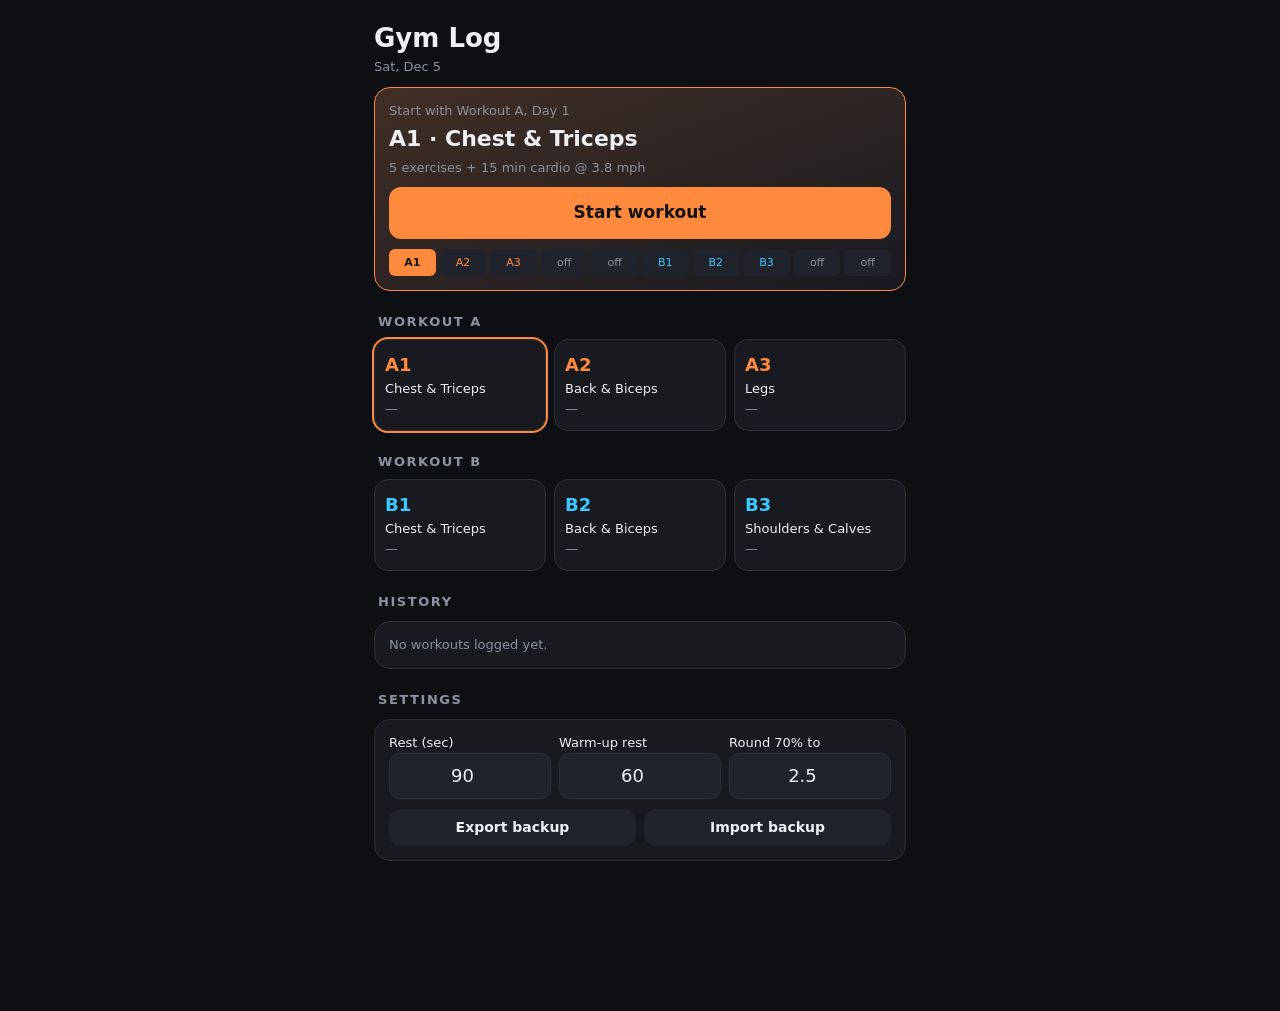
==== index.html @ bb04d876 "Gym Log PWA" ====
<!doctype html>
<html lang="en">
<head>
<meta charset="utf-8">
<meta name="viewport" content="width=device-width,initial-scale=1,viewport-fit=cover">
<meta name="theme-color" content="#0e0f12">
<link rel="manifest" href="manifest.webmanifest">
<link rel="icon" href="icon-192.png">
<link rel="apple-touch-icon" href="icon-192.png">
<title>Gym Log</title>
<style>
:root{--bg:#0e0f12;--card:#181a20;--card2:#20232b;--line:#2c3039;--tx:#eef0f4;--mut:#8b92a1;--A:#ff8a3d;--B:#3dc8ff;--ok:#5be37d;--acc:var(--A)}
*{box-sizing:border-box;-webkit-tap-highlight-color:transparent}
html,body{margin:0;background:var(--bg);color:var(--tx);font:16px/1.4 system-ui,-apple-system,Segoe UI,Roboto,sans-serif}
#app{max-width:560px;margin:0 auto;padding:14px 14px 140px}
h1{font-size:26px;margin:6px 0 2px}h2{font-size:13px;letter-spacing:.12em;text-transform:uppercase;color:var(--mut);margin:22px 4px 8px}
.mut{color:var(--mut)}.small{font-size:13px}
.card{background:var(--card);border:1px solid var(--line);border-radius:16px;padding:14px;margin:10px 0}
.hero{border-color:var(--acc);background:linear-gradient(160deg,color-mix(in srgb,var(--acc) 18%,var(--card)),var(--card))}
.hero .big{font-size:22px;font-weight:700;margin:4px 0}
button{font:inherit;color:inherit;border:0;cursor:pointer}
.btn{background:var(--acc);color:#111;font-weight:700;border-radius:12px;padding:14px 16px;width:100%;font-size:17px;margin-top:10px}
.btn.ghost{background:var(--card2);color:var(--tx);font-weight:600}
.btn.sm{width:auto;padding:9px 14px;font-size:14px;margin:0}
.grid{display:grid;grid-template-columns:1fr 1fr 1fr;gap:8px}
.day{background:var(--card);border:1px solid var(--line);border-radius:14px;padding:12px 10px;text-align:left}
.day b{display:block;font-size:18px}.day.A b{color:var(--A)}.day.B b{color:var(--B)}
.day.next{outline:2px solid var(--acc)}
.strip{display:flex;gap:4px;margin-top:10px}.strip span{flex:1;text-align:center;font-size:11px;padding:6px 0;border-radius:6px;background:var(--card2);color:var(--mut)}
.strip .A{color:var(--A)}.strip .B{color:var(--B)}.strip .cur{background:var(--acc);color:#111;font-weight:700}
.top{position:sticky;top:0;z-index:5;background:var(--bg);display:flex;align-items:center;gap:10px;padding:8px 0 10px;border-bottom:1px solid var(--line)}
.top .t{flex:1}.top .t b{display:block;font-size:17px}.clock{font-variant-numeric:tabular-nums;color:var(--acc);font-weight:700}
.ex{padding:12px}.ex.complete{border-color:var(--ok)}.ex.complete .exn::after{content:" ✓";color:var(--ok)}
.exn{font-weight:700;font-size:17px}.last{font-size:13px;color:var(--mut);margin-top:2px}
.hint{font-size:13px;color:var(--ok);margin-top:4px}
.ww{display:flex;align-items:center;gap:8px;margin:10px 0 6px;font-size:14px;color:var(--mut)}
.ww input{width:80px}
.step{width:44px;height:44px;border-radius:10px;background:var(--card2);font-size:22px;font-weight:700}
.set{display:grid;grid-template-columns:70px 1fr 18px 1fr 52px;gap:6px;align-items:center;margin-top:6px}
.tag{font-size:12px;font-weight:700;text-align:center;padding:6px 0;border-radius:8px;background:var(--card2)}
.tag.warm{color:#c9cdd6}.tag.light{color:#ffd166}.tag.heavy{color:var(--acc)}.tag.fail{color:#ff6b8b}
input{font:inherit;font-size:18px;background:var(--card2);color:var(--tx);border:1px solid var(--line);border-radius:10px;height:46px;padding:0 10px;width:100%;text-align:center}
input:focus{outline:2px solid var(--acc);border-color:transparent}
.x{text-align:center;color:var(--mut)}
.chk{height:46px;border-radius:10px;background:var(--card2);font-size:22px;color:var(--mut)}
.set.done .chk{background:var(--ok);color:#06210f}.set.done input{border-color:color-mix(in srgb,var(--ok) 50%,var(--line))}
.cardio{display:flex;align-items:center;gap:10px}.cardio .c1{flex:1}
.cardio.done{border-color:var(--ok)}
#timer{position:fixed;left:0;right:0;bottom:0;z-index:20;background:#111318ee;backdrop-filter:blur(8px);border-top:1px solid var(--line);padding:10px 14px calc(10px + env(safe-area-inset-bottom))}
#timer .in{max-width:560px;margin:0 auto;display:flex;align-items:center;gap:8px}
#timer .tl{flex:1}#timer .tv{font-size:30px;font-weight:800;font-variant-numeric:tabular-nums}
#timer .bar{height:4px;background:var(--card2);border-radius:4px;overflow:hidden;max-width:560px;margin:8px auto 0}#timer .bar i{display:block;height:100%;background:var(--acc)}
#timer.ring{background:var(--acc)}#timer.ring *{color:#111}
.hist{padding:12px}.hist summary{list-style:none;display:flex;justify-content:space-between;cursor:pointer}
.hist table{width:100%;font-size:13px;margin-top:8px;border-collapse:collapse}.hist td{padding:3px 0;border-top:1px solid var(--line);vertical-align:top}
.row{display:flex;gap:8px;align-items:center}.row>*{flex:1}
select{font:inherit;background:var(--card2);color:var(--tx);border:1px solid var(--line);border-radius:10px;height:42px;padding:0 8px}
.pill{display:inline-block;font-size:12px;font-weight:700;padding:2px 8px;border-radius:20px;background:var(--card2)}
</style>
</head>
<body>
<div id="app"></div>
<div id="timer" hidden><div class="in"><div class="tl"><div class="small mut" id="tlab">Rest</div><div class="tv" id="tval">0:00</div></div>
<button class="btn ghost sm" data-t="-15">−15</button><button class="btn ghost sm" data-t="15">+15</button><button class="btn sm" data-t="x">Skip</button></div><div class="bar"><i id="tbar"></i></div></div>
<script>
// ---------- Program ----------
const W2=2,W1=1,W0=0,F='F';
const DAYS={
A1:{t:'Chest & Triceps',g:[['Chest',[['Butterfly',W2],['Incline dumbbell bench press',W0],['Flat dumbbell bench press',W0]]],['Triceps',[['EZ handle push-down',W0],['Triceps dips machine',W0]]]]},
A2:{t:'Back & Biceps',g:[['Back',[['Lat pull-down',W2],['Seated rows machine',W0],['Chest-supported barbell row',W0],['Back hyperextension (free weight)',F]]],['Biceps',[['Incline bench dumbbell curl',W0],['Dumbbell preacher curl',W0]]]]},
A3:{t:'Legs',g:[['Legs',[['Leg extension',W2],['Leg curl',W2],['Leg press',W0],['Hack squat',W0],['Standing calf raise',W0]]]]},
B1:{t:'Chest & Triceps',g:[['Chest',[['Butterfly',W2],['Incline barbell press',W0],['Flat barbell press',W0]]],['Triceps',[['Rope push-down',W0],['Overhead cable triceps extension',W0]]]]},
B2:{t:'Back & Biceps',g:[['Back',[['Neutral-grip lat pull-down (shoulder width)',W2],['One-arm dumbbell row',W0],['Chest-supported barbell row (close grip)',W0],['Back hyperextension (free weight)',F]]],['Biceps',[['Dumbbell hammer curl',W0],['Dumbbell concentration curl',W0]]]]},
B3:{t:'Shoulders & Calves',g:[['Shoulders',[['Lateral dumbbell raise',W2],['Shoulder press machine',W2],['Reverse butterfly (rear delts)',W1],['Dumbbell shrugs',W0]]],['Calves',[['Seated calf machine',W2]]]]}
};
const ORDER=['A1','A2','A3','B1','B2','B3'];
const CYCLE=['A1','A2','A3','R','R','B1','B2','B3','R','R'];
const key=n=>n.toLowerCase().replace(/[^a-z0-9]+/g,'-');
const setsFor=w=>w===F?['fail','fail','fail']:[...Array(w).fill('warm'),'light','heavy','heavy'];
const LBL={warm:'Warm-up',light:'70%',heavy:'100%',fail:'Failure'},TGT={warm:'15',light:'8–12',heavy:'8–12',fail:'max'};
const exList=id=>DAYS[id].g.flatMap(([grp,xs])=>xs.map(([n,w])=>({grp,n,k:key(n),sets:setsFor(w)})));

// ---------- Store ----------
const SK='gymlog.v1';
let S=(()=>{try{return JSON.parse(localStorage.getItem(SK))||{}}catch(e){return{}}})();
S.work??={};S.history??=[];S.active??=null;S.settings={rest:90,warm:60,round:2.5,...(S.settings||{})};
const save=()=>localStorage.setItem(SK,JSON.stringify(S));
const today=()=>{const d=new Date();return d.getFullYear()+'-'+String(d.getMonth()+1).padStart(2,'0')+'-'+String(d.getDate()).padStart(2,'0')};
const dBetween=(a,b)=>Math.round((new Date(b+'T12:00')-new Date(a+'T12:00'))/864e5);
const fmtD=s=>new Date(s+'T12:00').toLocaleDateString(undefined,{weekday:'short',day:'numeric',month:'short'});
const pct=w=>{const r=+S.settings.round||2.5;return w?Math.round(w*0.7/r)*r:''};
const num=v=>v===''||v==null||isNaN(+v)?'':+v;
const lastFor=k=>{for(let i=S.history.length-1;i>=0;i--){const e=S.history[i].ex[k];if(e&&e.sets.some(s=>s.done))return{e,date:S.history[i].date}}return null};
const $=s=>document.querySelector(s),app=$('#app');
const esc=s=>String(s).replace(/[&<>"]/g,c=>({'&':'&amp;','<':'&lt;','>':'&gt;','"':'&quot;'}[c]));

// ---------- What's next ----------
function nextUp(){
  const h=S.history;if(!h.length)return{id:'A1',msg:'Start with Workout A, Day 1'};
  const L=h[h.length-1],id=ORDER[(ORDER.indexOf(L.day)+1)%6],gap=dBetween(L.date,today());
  if(gap<=0)return{id,done:true,msg:`Done today (${L.day}). Next: ${id}`};
  if((L.day==='A3'||L.day==='B3')&&gap<3)return{id,rest:gap,msg:`Rest day ${gap} of 2 — next is ${id}`};
  return{id,msg:'Up next'};
}
function cyclePos(n){
  const L=S.history[S.history.length-1];if(!L)return 0;
  if(n.done)return CYCLE.indexOf(L.day);
  if(n.rest)return CYCLE.indexOf(L.day)+n.rest;
  return CYCLE.indexOf(n.id);
}

// ---------- Screens ----------
function home(){
  document.documentElement.style.setProperty('--acc','var(--'+(S.active?S.active.day[0]:nextUp().id[0])+')');
  const n=nextUp(),pos=cyclePos(n),D=DAYS[n.id];
  const lastDate=id=>{for(let i=S.history.length-1;i>=0;i--)if(S.history[i].day===id)return fmtD(S.history[i].date);return'—'};
  app.innerHTML=`
  <h1>Gym Log</h1><div class="mut small">${fmtD(today())}</div>
  ${S.active?`<div class="card hero"><div class="mut small">Workout in progress</div><div class="big">${S.active.day} · ${DAYS[S.active.day].t}</div>
    <button class="btn" data-a="resume">Resume workout</button><button class="btn ghost" data-a="discard">Discard it</button></div>`:
  `<div class="card hero"><div class="mut small">${esc(n.msg)}</div><div class="big">${n.id} · ${D.t}</div>
    <div class="small mut">${exList(n.id).length} exercises + 15 min cardio @ 3.8 mph</div>
    <button class="btn" data-a="start" data-id="${n.id}">${n.rest||n.done?'Train anyway':'Start workout'}</button>
    <div class="strip">${CYCLE.map((c,i)=>`<span class="${c[0]} ${i===pos?'cur':''}">${c==='R'?'off':c}</span>`).join('')}</div></div>`}
  <h2>Workout A</h2><div class="grid">${ORDER.slice(0,3).map(dayBtn).join('')}</div>
  <h2>Workout B</h2><div class="grid">${ORDER.slice(3).map(dayBtn).join('')}</div>
  <h2>History</h2>${S.history.length?S.history.slice().reverse().slice(0,20).map(histItem).join(''):'<div class="mut small card">No workouts logged yet.</div>'}
  <h2>Settings</h2><div class="card">
   <div class="row small"><label>Rest (sec)<br><input type="number" inputmode="numeric" data-s="rest" value="${S.settings.rest}"></label>
   <label>Warm-up rest<br><input type="number" inputmode="numeric" data-s="warm" value="${S.settings.warm}"></label>
   <label>Round 70% to<br><input type="number" inputmode="decimal" data-s="round" value="${S.settings.round}"></label></div>
   <div class="row" style="margin-top:10px"><button class="btn ghost sm" data-a="export">Export backup</button><button class="btn ghost sm" data-a="import">Import backup</button></div>
  </div>`;
  function dayBtn(id){return`<button class="day ${id[0]} ${!S.active&&id===n.id?'next':''}" data-a="start" data-id="${id}"><b>${id}</b><span class="small">${DAYS[id].t}</span><div class="small mut">${lastDate(id)}</div></button>`}
}
function histItem(h){
  const dur=h.end?Math.round((h.end-h.start)/6e4)+' min':'';
  const rows=exList(h.day).map(x=>{const e=h.ex[x.k];if(!e)return'';const s=e.sets.filter(s=>s.done).map(s=>`${s.w||'BW'}×${s.r||'?'}`).join(', ');return s?`<tr><td>${esc(x.n)}</td><td style="text-align:right">${s}</td></tr>`:''}).join('');
  return`<details class="card hist"><summary><span><b style="color:var(--${h.day[0]})">${h.day}</b> ${DAYS[h.day].t}</span><span class="mut small">${fmtD(h.date)} · ${dur}${h.cardio?' · 🏃':''}</span></summary><table>${rows}</table>
  <button class="btn ghost sm" style="margin-top:8px" data-a="del" data-id="${h.id}">Delete</button></details>`;
}
function start(id){
  if(S.active&&!confirm('Discard the workout in progress?'))return;
  const a={day:id,date:today(),start:Date.now(),cardio:false,ex:{}};
  for(const x of exList(id)){
    const W=num(S.work[x.k]),L=lastFor(x.k);
    a.ex[x.k]={work:W,sets:x.sets.map((t,i)=>({t,w:t==='heavy'?W:t==='light'?pct(W):(L&&L.e.sets[i]&&L.e.sets[i].t===t?L.e.sets[i].w:''),r:'',done:false}))};
  }
  S.active=a;save();workout();
}
function workout(){
  const a=S.active;document.documentElement.style.setProperty('--acc','var(--'+a.day[0]+')');
  let grp='';
  app.innerHTML=`<div class="top"><button class="btn ghost sm" data-a="home">‹</button><div class="t"><b>${a.day} · ${DAYS[a.day].t}</b><span class="small mut">Workout ${a.day[0]}</span></div><span class="clock" id="clock"></span></div>
  <div class="card cardio ${a.cardio?'done':''}" id="cardio"><div class="c1"><b>Cardio</b><div class="small mut">Treadmill · 15 min @ 3.8 mph</div></div>
   <button class="btn ghost sm" data-a="cardioT">15:00 ▶</button><button class="chk" style="width:52px" data-a="cardio">${a.cardio?'✓':'○'}</button></div>
  ${exList(a.day).map(x=>{const h=(x.grp!==grp?`<h2>${grp=x.grp}</h2>`:'');return h+exCard(x,a.ex[x.k])}).join('')}
  <button class="btn" data-a="finish">Finish workout</button>`;
  tickClock();
}
function exCard(x,e){
  const L=lastFor(x.k),fail=x.sets[0]==='fail';
  let last='First time — pick a weight you can do for 8–12 reps',hint='';
  if(L){last='Last ('+fmtD(L.date)+'): '+L.e.sets.filter(s=>s.done&&s.t!=='warm').map(s=>`${s.w||'BW'}×${s.r||'?'}`).join(', ');
    const hv=L.e.sets.filter(s=>s.t==='heavy'&&s.done);if(hv.length===2&&hv.every(s=>+s.r>=12))hint='↑ You hit 12+ on both 100% sets — add weight today';}
  const done=e.sets.every(s=>s.done);
  return`<div class="card ex ${done?'complete':''}" data-k="${x.k}"><div class="exn">${esc(x.n)}</div><div class="last">${esc(last)}</div>${hint?`<div class="hint">${hint}</div>`:''}
  ${fail?'<div class="small mut" style="margin-top:6px">3 sets to failure</div>':`<div class="ww">100% weight <button class="step" data-a="ws" data-d="-1">−</button><input type="number" inputmode="decimal" data-f="work" value="${e.work}" placeholder="kg"><button class="step" data-a="ws" data-d="1">+</button><span>70% = <b data-p>${pct(e.work)||'–'}</b></span></div>`}
  ${e.sets.map((s,i)=>`<div class="set ${s.done?'done':''}" data-i="${i}"><span class="tag ${s.t}">${LBL[s.t]}</span>
   <input type="number" inputmode="decimal" data-f="w" value="${s.w}" placeholder="${fail?'BW':'kg'}"><span class="x">×</span>
   <input type="number" inputmode="numeric" data-f="r" value="${s.r}" placeholder="${TGT[s.t]}"><button class="chk" data-a="set">${s.done?'✓':'○'}</button></div>`).join('')}</div>`;
}
function finish(){
  const a=S.active,n=Object.values(a.ex).flatMap(e=>e.sets).filter(s=>s.done).length;
  if(!n&&!confirm('No sets ticked. Finish anyway?'))return;
  if(!confirm('Finish and save this workout?'))return;
  a.end=Date.now();a.id=a.start;
  for(const[k,e]of Object.entries(a.ex)){const hv=e.sets.filter(s=>s.t==='heavy'&&s.done&&num(s.w)!=='');if(hv.length)S.work[k]=Math.max(...hv.map(s=>+s.w));else if(num(e.work)!=='')S.work[k]=+e.work}
  S.history.push(a);S.active=null;save();stopTimer();releaseWake();home();window.scrollTo(0,0);
}

// ---------- Events ----------
app.addEventListener('click',ev=>{
  const b=ev.target.closest('[data-a]');if(!b)return;unlockAudio();
  const A=b.dataset.a,card=b.closest('.ex'),a=S.active;
  if(A==='start'){start(b.dataset.id);window.scrollTo(0,0);wake()}
  else if(A==='resume'){workout();wake()}
  else if(A==='discard'){if(confirm('Discard workout in progress?')){S.active=null;save();home()}}
  else if(A==='home'){home();window.scrollTo(0,0)}
  else if(A==='finish')finish();
  else if(A==='cardio'){a.cardio=!a.cardio;save();b.textContent=a.cardio?'✓':'○';$('#cardio').classList.toggle('done',a.cardio)}
  else if(A==='cardioT')startTimer(15*60,'Cardio — 3.8 mph');
  else if(A==='del'){if(confirm('Delete this workout from history?')){S.history=S.history.filter(h=>String(h.id)!==b.dataset.id);save();home()}}
  else if(A==='export'){const u=URL.createObjectURL(new Blob([JSON.stringify(S,null,1)],{type:'application/json'}));const l=document.createElement('a');l.href=u;l.download='gymlog-'+today()+'.json';l.click()}
  else if(A==='import'){const f=document.createElement('input');f.type='file';f.accept='.json,application/json';f.onchange=()=>f.files[0].text().then(t=>{const d=JSON.parse(t);if(d.history&&confirm('Replace current data with this backup?')){S=d;save();home()}});f.click()}
  else if(A==='ws'){const e=a.ex[card.dataset.k],st=+S.settings.round||2.5;e.work=Math.max(0,(num(e.work)||0)+st*+b.dataset.d);applyWork(card,e);save()}
  else if(A==='set'){const row=b.closest('.set'),e=a.ex[card.dataset.k],s=e.sets[+row.dataset.i];
    s.done=!s.done;if(s.done&&s.r===''&&s.t!=='fail'){s.r=s.t==='warm'?15:'';row.querySelector('[data-f=r]').value=s.r}
    row.classList.toggle('done',s.done);b.textContent=s.done?'✓':'○';card.classList.toggle('complete',e.sets.every(s=>s.done));save();
    if(s.done){const allDone=e.sets.every(s=>s.done);startTimer(s.t==='warm'?+S.settings.warm:+S.settings.rest,allDone?'Rest — next exercise':'Rest');if(allDone){const nx=card.nextElementSibling?.classList.contains('ex')?card.nextElementSibling:card.nextElementSibling?.nextElementSibling;nx?.scrollIntoView({behavior:'smooth',block:'start'})}}}
});
app.addEventListener('input',ev=>{
  const t=ev.target;
  if(t.dataset.s){S.settings[t.dataset.s]=+t.value||S.settings[t.dataset.s];save();return}
  const card=t.closest('.ex');if(!card||!S.active)return;const e=S.active.ex[card.dataset.k];
  if(t.dataset.f==='work'){e.work=num(t.value);applyWork(card,e,true)}
  else{const s=e.sets[+t.closest('.set').dataset.i];s[t.dataset.f]=num(t.value)}
  save();
});
app.addEventListener('focusin',e=>{if(e.target.tagName==='INPUT')e.target.select()});
function applyWork(card,e,typing){
  if(!typing)card.querySelector('[data-f=work]').value=e.work;
  card.querySelector('[data-p]').textContent=pct(e.work)||'–';
  e.sets.forEach((s,i)=>{if(s.done)return;if(s.t==='heavy')s.w=e.work;else if(s.t==='light')s.w=pct(e.work);else return;card.querySelectorAll('.set')[i].querySelector('[data-f=w]').value=s.w});
}

// ---------- Timer / clock / wake ----------
let T={end:0,tot:0,iv:0},actx;
function unlockAudio(){try{actx??=new (window.AudioContext||window.webkitAudioContext)();actx.resume()}catch(e){}}
function beep(){try{[0,.25,.5].forEach(d=>{const o=actx.createOscillator(),g=actx.createGain();o.frequency.value=880;o.connect(g);g.connect(actx.destination);g.gain.setValueAtTime(.4,actx.currentTime+d);g.gain.exponentialRampToValueAtTime(.001,actx.currentTime+d+.2);o.start(actx.currentTime+d);o.stop(actx.currentTime+d+.22)})}catch(e){}}
function startTimer(sec,lab){T.end=Date.now()+sec*1e3;T.tot=sec;$('#tlab').textContent=lab;$('#timer').hidden=false;$('#timer').classList.remove('ring');clearInterval(T.iv);T.iv=setInterval(tick,250);tick()}
function stopTimer(){clearInterval(T.iv);$('#timer').hidden=true}
function tick(){
  const left=Math.max(0,Math.ceil((T.end-Date.now())/1e3));
  $('#tval').textContent=Math.floor(left/60)+':'+String(left%60).padStart(2,'0');$('#tbar').style.width=(100*left/T.tot)+'%';
  if(left<=0){clearInterval(T.iv);$('#tval').textContent='GO!';$('#timer').classList.add('ring');navigator.vibrate?.([300,150,300,150,300]);beep();setTimeout(()=>{if(Date.now()>=T.end)stopTimer()},6000)}
}
document.querySelector('#timer').addEventListener('click',e=>{const b=e.target.closest('[data-t]');if(!b)return;if(b.dataset.t==='x')return stopTimer();T.end+=b.dataset.t*1e3;T.tot=Math.max(T.tot,(T.end-Date.now())/1e3);tick()});
function tickClock(){const c=$('#clock');if(!c||!S.active)return;const m=Math.floor((Date.now()-S.active.start)/6e4);c.textContent=Math.floor(m/60)+':'+String(m%60).padStart(2,'0')}
setInterval(tickClock,15e3);
let lock=null;
async function wake(){try{lock=await navigator.wakeLock?.request('screen')}catch(e){}}
function releaseWake(){lock?.release();lock=null}
document.addEventListener('visibilitychange',()=>{if(document.visibilityState==='visible'){if(S.active)wake();if(T.end&&!$('#timer').hidden)tick()}});

if('serviceWorker' in navigator)navigator.serviceWorker.register('sw.js');
S.active?workout():home();
</script>
</body>
</html>
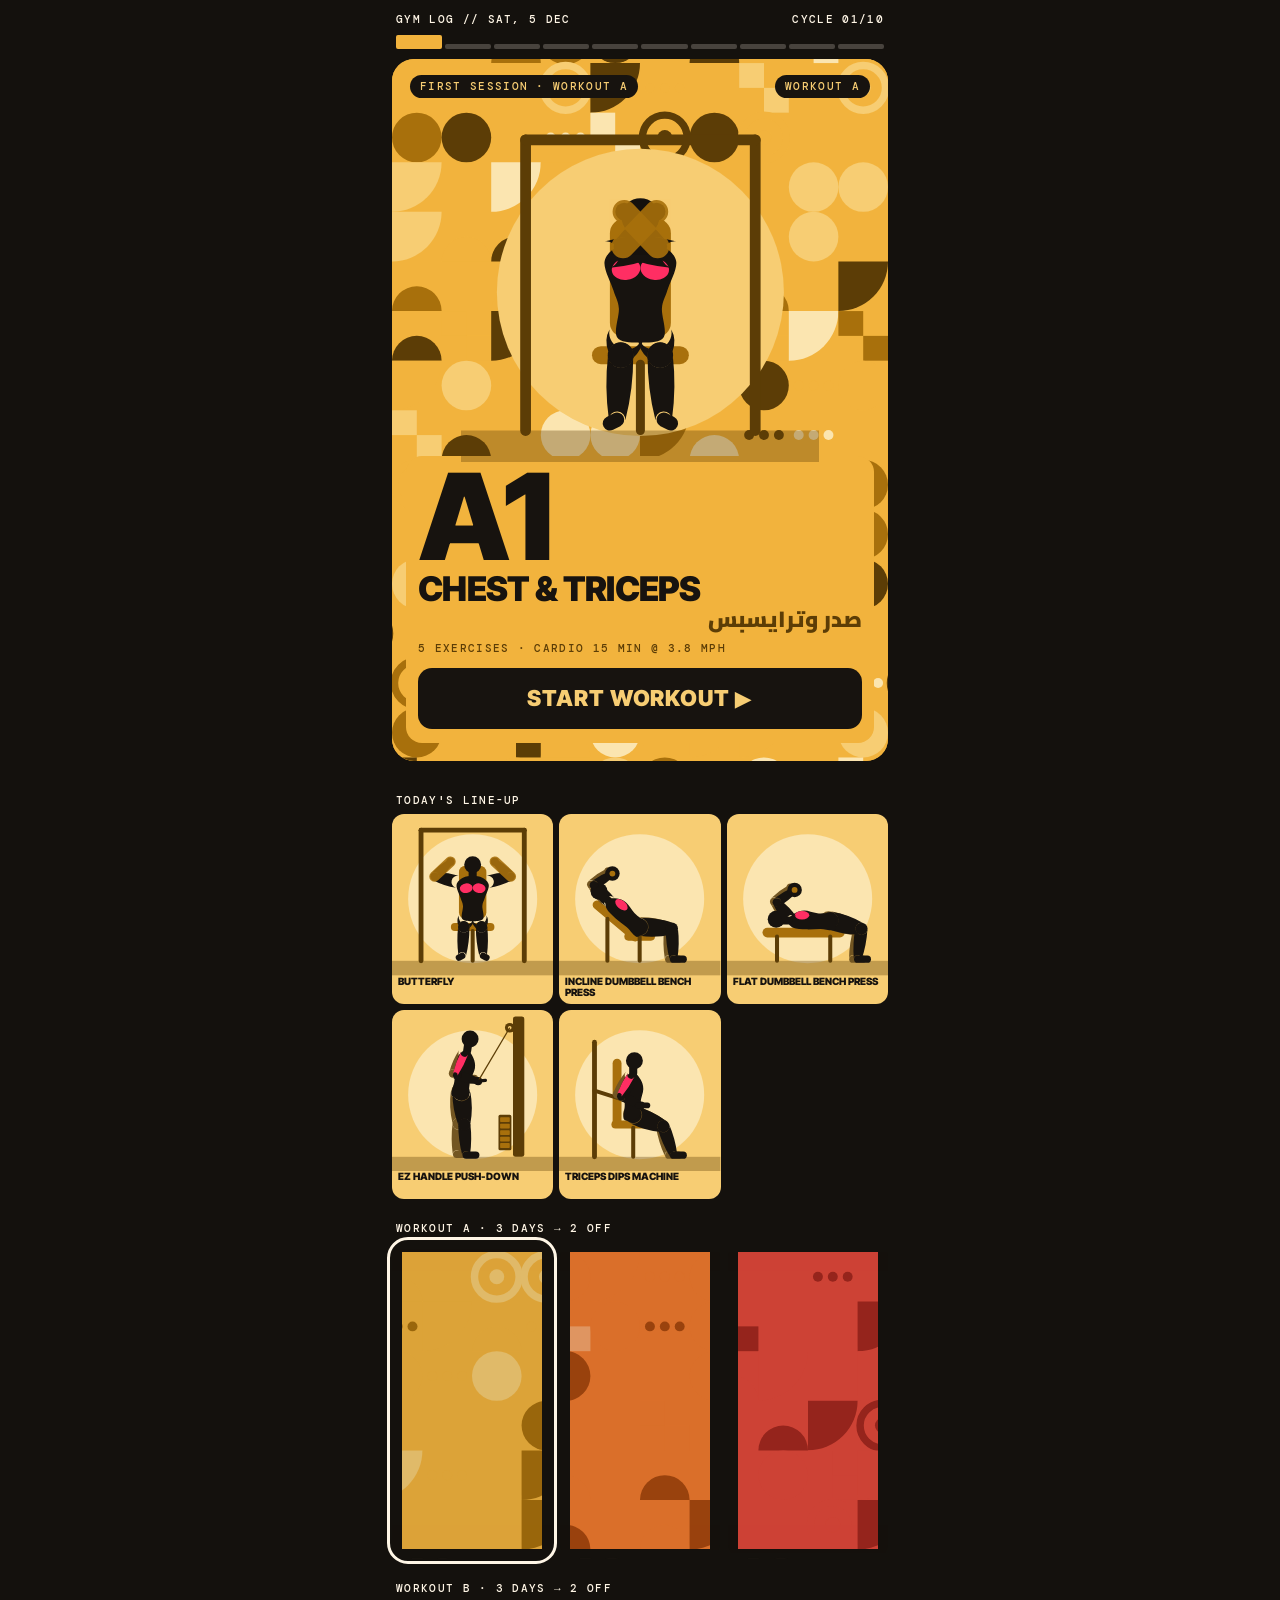
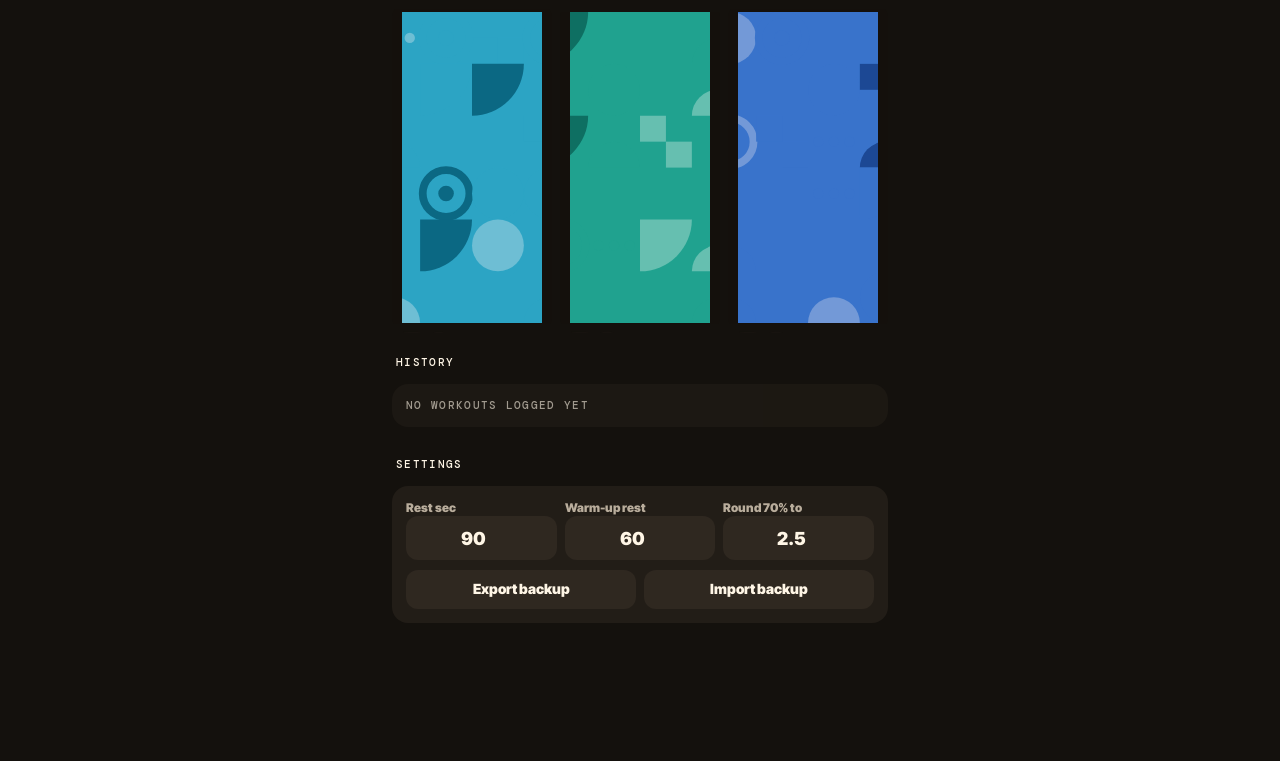
==== commit 94e4484d: "Pictogram Motion redesign: animated exercise figures, day hues, flash-card workout" ====
--- a/index.html
+++ b/index.html
@@ -3,82 +3,151 @@
 <head>
 <meta charset="utf-8">
 <meta name="viewport" content="width=device-width,initial-scale=1,viewport-fit=cover">
-<meta name="theme-color" content="#0e0f12">
+<meta name="theme-color" content="#14110d">
 <link rel="manifest" href="manifest.webmanifest">
 <link rel="icon" href="icon-192.png">
-<link rel="apple-touch-icon" href="icon-192.png">
+<link rel="stylesheet" href="fonts/fonts.css">
 <title>Gym Log</title>
 <style>
-:root{--bg:#0e0f12;--card:#181a20;--card2:#20232b;--line:#2c3039;--tx:#eef0f4;--mut:#8b92a1;--A:#ff8a3d;--B:#3dc8ff;--ok:#5be37d;--acc:var(--A)}
+:root{--ink:#17130f;--cream:#fff6e6;--bg:#14110d;--t0:#5c3d06;--t1:#a8700c;--t2:#f2b33d;--t3:#f7cd73;--t4:#fbe5b0;--hl:#ff2e63}
 *{box-sizing:border-box;-webkit-tap-highlight-color:transparent}
-html,body{margin:0;background:var(--bg);color:var(--tx);font:16px/1.4 system-ui,-apple-system,Segoe UI,Roboto,sans-serif}
-#app{max-width:560px;margin:0 auto;padding:14px 14px 140px}
-h1{font-size:26px;margin:6px 0 2px}h2{font-size:13px;letter-spacing:.12em;text-transform:uppercase;color:var(--mut);margin:22px 4px 8px}
-.mut{color:var(--mut)}.small{font-size:13px}
-.card{background:var(--card);border:1px solid var(--line);border-radius:16px;padding:14px;margin:10px 0}
-.hero{border-color:var(--acc);background:linear-gradient(160deg,color-mix(in srgb,var(--acc) 18%,var(--card)),var(--card))}
-.hero .big{font-size:22px;font-weight:700;margin:4px 0}
-button{font:inherit;color:inherit;border:0;cursor:pointer}
-.btn{background:var(--acc);color:#111;font-weight:700;border-radius:12px;padding:14px 16px;width:100%;font-size:17px;margin-top:10px}
-.btn.ghost{background:var(--card2);color:var(--tx);font-weight:600}
-.btn.sm{width:auto;padding:9px 14px;font-size:14px;margin:0}
-.grid{display:grid;grid-template-columns:1fr 1fr 1fr;gap:8px}
-.day{background:var(--card);border:1px solid var(--line);border-radius:14px;padding:12px 10px;text-align:left}
-.day b{display:block;font-size:18px}.day.A b{color:var(--A)}.day.B b{color:var(--B)}
-.day.next{outline:2px solid var(--acc)}
-.strip{display:flex;gap:4px;margin-top:10px}.strip span{flex:1;text-align:center;font-size:11px;padding:6px 0;border-radius:6px;background:var(--card2);color:var(--mut)}
-.strip .A{color:var(--A)}.strip .B{color:var(--B)}.strip .cur{background:var(--acc);color:#111;font-weight:700}
-.top{position:sticky;top:0;z-index:5;background:var(--bg);display:flex;align-items:center;gap:10px;padding:8px 0 10px;border-bottom:1px solid var(--line)}
-.top .t{flex:1}.top .t b{display:block;font-size:17px}.clock{font-variant-numeric:tabular-nums;color:var(--acc);font-weight:700}
-.ex{padding:12px}.ex.complete{border-color:var(--ok)}.ex.complete .exn::after{content:" ✓";color:var(--ok)}
-.exn{font-weight:700;font-size:17px}.last{font-size:13px;color:var(--mut);margin-top:2px}
-.hint{font-size:13px;color:var(--ok);margin-top:4px}
-.ww{display:flex;align-items:center;gap:8px;margin:10px 0 6px;font-size:14px;color:var(--mut)}
-.ww input{width:80px}
-.step{width:44px;height:44px;border-radius:10px;background:var(--card2);font-size:22px;font-weight:700}
-.set{display:grid;grid-template-columns:70px 1fr 18px 1fr 52px;gap:6px;align-items:center;margin-top:6px}
-.tag{font-size:12px;font-weight:700;text-align:center;padding:6px 0;border-radius:8px;background:var(--card2)}
-.tag.warm{color:#c9cdd6}.tag.light{color:#ffd166}.tag.heavy{color:var(--acc)}.tag.fail{color:#ff6b8b}
-input{font:inherit;font-size:18px;background:var(--card2);color:var(--tx);border:1px solid var(--line);border-radius:10px;height:46px;padding:0 10px;width:100%;text-align:center}
-input:focus{outline:2px solid var(--acc);border-color:transparent}
-.x{text-align:center;color:var(--mut)}
-.chk{height:46px;border-radius:10px;background:var(--card2);font-size:22px;color:var(--mut)}
-.set.done .chk{background:var(--ok);color:#06210f}.set.done input{border-color:color-mix(in srgb,var(--ok) 50%,var(--line))}
-.cardio{display:flex;align-items:center;gap:10px}.cardio .c1{flex:1}
-.cardio.done{border-color:var(--ok)}
-#timer{position:fixed;left:0;right:0;bottom:0;z-index:20;background:#111318ee;backdrop-filter:blur(8px);border-top:1px solid var(--line);padding:10px 14px calc(10px + env(safe-area-inset-bottom))}
-#timer .in{max-width:560px;margin:0 auto;display:flex;align-items:center;gap:8px}
-#timer .tl{flex:1}#timer .tv{font-size:30px;font-weight:800;font-variant-numeric:tabular-nums}
-#timer .bar{height:4px;background:var(--card2);border-radius:4px;overflow:hidden;max-width:560px;margin:8px auto 0}#timer .bar i{display:block;height:100%;background:var(--acc)}
-#timer.ring{background:var(--acc)}#timer.ring *{color:#111}
-.hist{padding:12px}.hist summary{list-style:none;display:flex;justify-content:space-between;cursor:pointer}
-.hist table{width:100%;font-size:13px;margin-top:8px;border-collapse:collapse}.hist td{padding:3px 0;border-top:1px solid var(--line);vertical-align:top}
-.row{display:flex;gap:8px;align-items:center}.row>*{flex:1}
-select{font:inherit;background:var(--card2);color:var(--tx);border:1px solid var(--line);border-radius:10px;height:42px;padding:0 8px}
-.pill{display:inline-block;font-size:12px;font-weight:700;padding:2px 8px;border-radius:20px;background:var(--card2)}
+html,body{margin:0;background:var(--bg);color:var(--cream);font:16px/1.35 'Inter Tight',system-ui,sans-serif}
+.mono{font-family:'DM Mono',ui-monospace,monospace;letter-spacing:.12em;text-transform:uppercase;font-size:11px}
+.ar{font-family:Cairo,sans-serif;font-weight:900;direction:rtl}
+#app{max-width:520px;margin:0 auto;padding:0 0 130px}
+button{font:inherit;color:inherit;border:0;cursor:pointer;background:none}
+.hud{display:flex;justify-content:space-between;align-items:center;padding:12px 16px 6px}
+.ticks{display:flex;gap:3px;align-items:flex-end;padding:0 16px;height:16px}
+.ticks i{flex:1;height:5px;border-radius:2px;background:color-mix(in srgb,var(--cream) 22%,transparent)}
+.ticks i.done{background:color-mix(in srgb,var(--t2) 55%,transparent)}.ticks i.cur{height:14px;background:var(--t2)}
+.ticks i.A{--c:#f2b33d}.ticks i.B{--c:#2fb5d9}
+.hero{position:relative;margin:10px 12px;border-radius:22px;overflow:hidden;background:var(--t2);color:var(--ink);min-height:430px}
+.pat{position:absolute;inset:0;width:100%;height:100%}
+.hero .in{position:relative;padding:16px 18px 18px}
+.big{font-weight:900;font-size:120px;line-height:.82;letter-spacing:-.04em}
+.title{font-weight:900;font-size:34px;line-height:.95;letter-spacing:-.02em;text-transform:uppercase}
+.stage{position:relative;width:100%;aspect-ratio:1/1}
+.stage svg{width:100%;height:100%;display:block}
+.cta{display:block;width:100%;background:var(--ink);color:var(--t3);font-weight:900;font-size:22px;letter-spacing:.04em;border-radius:14px;padding:16px;margin-top:12px;text-transform:uppercase}
+.cta.alt{background:transparent;border:3px solid var(--ink);color:var(--ink)}
+.sec{padding:22px 16px 6px}
+.days{display:grid;grid-template-columns:1fr 1fr 1fr;gap:8px;padding:0 12px}
+.dayt{position:relative;overflow:hidden;border-radius:16px;color:var(--ink);text-align:left;padding:10px;min-height:118px}
+.dayt .pat{opacity:.9}.dayt>*{position:relative}
+.dayt b{display:block;font-weight:900;font-size:40px;line-height:.9;letter-spacing:-.03em}
+.dayt .n{font-weight:800;font-size:13px;line-height:1.05;text-transform:uppercase}
+.dayt.next{outline:3px solid var(--cream);outline-offset:2px}
+.wall{display:grid;grid-template-columns:repeat(3,1fr);gap:6px;padding:0 12px}
+.wall div{border-radius:12px;overflow:hidden;background:var(--t3)}
+.wall svg{display:block;width:100%}
+.wall span{display:block;font-size:10px;padding:0 6px 6px;color:var(--ink);font-weight:800;text-transform:uppercase;line-height:1.1;min-height:28px}
+.card{margin:8px 12px;border-radius:16px;background:#221d17;padding:14px}
+.hist summary{list-style:none;display:flex;justify-content:space-between;gap:8px;cursor:pointer}
+.hist table{width:100%;font-size:13px;margin-top:8px;border-collapse:collapse}.hist td{padding:4px 0;border-top:1px solid #3a322a}
+/* workout */
+.wtop{position:sticky;top:0;z-index:5;background:var(--bg);padding-bottom:6px}
+.wtop .hud b{font-weight:900;font-size:15px;text-transform:uppercase}
+.back{width:40px;height:40px;border-radius:12px;background:#2a241d;font-size:22px;font-weight:900}
+.clock{color:var(--t2);font-weight:900;font-variant-numeric:tabular-nums}
+.ex{margin:8px 12px;border-radius:22px;overflow:hidden;background:var(--t2);color:var(--ink);position:relative}
+.ex .stage{background:transparent}
+.ex .meta{position:absolute;left:14px;right:14px;top:12px;display:flex;justify-content:space-between;z-index:2}
+.chip{background:var(--ink);color:var(--t3);border-radius:20px;padding:4px 10px}
+.ex .body{position:relative;padding:4px 16px 16px;background:var(--t2)}
+.ex .ar{font-size:20px;line-height:1.3;color:var(--t0)}
+.last{font-size:13px;font-weight:700;color:var(--t0);margin-top:6px}
+.hint{display:inline-block;margin-top:6px;background:var(--ink);color:#7dffa6;border-radius:8px;padding:4px 8px;font-size:12px;font-weight:800}
+.ww{display:flex;align-items:center;gap:8px;margin:12px 0 4px}
+.ww .lbl{flex:1;font-weight:900;text-transform:uppercase;font-size:13px;line-height:1.1}
+.step{width:50px;height:50px;border-radius:14px;background:var(--ink);color:var(--t3);font-size:28px;font-weight:900}
+input{font:inherit;font-weight:900;font-size:22px;background:var(--t4);color:var(--ink);border:0;border-radius:12px;height:50px;padding:0 6px;width:100%;text-align:center}
+input::placeholder{color:color-mix(in srgb,var(--ink) 35%,transparent);font-weight:700;font-size:16px}
+input:focus{outline:3px solid var(--ink)}
+.ww input{width:92px}
+.set{display:grid;grid-template-columns:62px 1fr 14px 1fr 54px;gap:6px;align-items:center;margin-top:7px}
+.tag{font-weight:900;font-size:13px;text-align:center;line-height:1;padding:9px 0;border-radius:10px;background:var(--t3)}
+.tag.heavy{background:var(--ink);color:var(--t2)}.tag.light{background:var(--t1);color:var(--t4)}.tag.fail{background:var(--hl);color:#fff}
+.x{text-align:center;font-weight:900;opacity:.5}
+.chk{height:50px;border-radius:12px;background:var(--t3);font-size:24px;font-weight:900;color:var(--t0)}
+.set.done .chk{background:var(--ink);color:#7dffa6}.set.done input{background:color-mix(in srgb,var(--t4) 55%,var(--t2))}
+.ex.complete .chip.st{background:#1d7a3e;color:#fff}
+.nav{display:flex;gap:8px;margin:10px 12px}
+.nav button{flex:1;border-radius:14px;padding:15px;font-weight:900;font-size:17px;text-transform:uppercase;background:#2a241d}
+.nav .go{background:var(--t2);color:var(--ink);flex:2}
+#timer{position:fixed;left:0;right:0;bottom:0;z-index:20;background:var(--ink);border-top:4px solid var(--t2);padding:10px 14px calc(12px + env(safe-area-inset-bottom))}
+#timer .in{max-width:520px;margin:0 auto;display:flex;align-items:center;gap:8px}
+#timer .tl{flex:1}#timer .tv{font-size:46px;font-weight:900;line-height:1;font-variant-numeric:tabular-nums;color:var(--t2)}
+#timer button{background:#2a241d;border-radius:12px;padding:12px 12px;font-weight:900}
+#timer .sk{background:var(--t2);color:var(--ink)}
+#timer .bar{height:5px;background:#2a241d;border-radius:4px;overflow:hidden;max-width:520px;margin:10px auto 0}#timer .bar i{display:block;height:100%;background:var(--t2)}
+#timer.ring{background:var(--t2)}#timer.ring .tv,#timer.ring .mono{color:var(--ink)}
+.row{display:flex;gap:8px}.row>*{flex:1}
+.set-in label{font-size:12px;font-weight:800;color:#b9ad9c}
+.set-in input{background:#2f2820;color:var(--cream);font-size:18px;height:44px}
+.sm{background:#2f2820;border-radius:12px;padding:10px;font-weight:800;font-size:14px}
+.sum{text-align:center;padding:20px}.sum .big{font-size:84px}
 </style>
 </head>
 <body>
 <div id="app"></div>
-<div id="timer" hidden><div class="in"><div class="tl"><div class="small mut" id="tlab">Rest</div><div class="tv" id="tval">0:00</div></div>
-<button class="btn ghost sm" data-t="-15">−15</button><button class="btn ghost sm" data-t="15">+15</button><button class="btn sm" data-t="x">Skip</button></div><div class="bar"><i id="tbar"></i></div></div>
+<div id="timer" hidden><div class="in"><div class="tl"><div class="mono" id="tlab">Rest</div><div class="tv" id="tval">0:00</div></div>
+<button data-t="-15">−15</button><button data-t="15">+15</button><button class="sk" data-t="x">SKIP</button></div><div class="bar"><i id="tbar"></i></div></div>
+<script src="picto.js"></script>
 <script>
 // ---------- Program ----------
-const W2=2,W1=1,W0=0,F='F';
+const F='F';
+const AR={'Butterfly':'فراشة','Incline dumbbell bench press':'بنش عالي دمبل','Flat dumbbell bench press':'بنش مستوي دمبل','EZ handle push-down':'ترايسبس بوش داون بالبار','Triceps dips machine':'جهاز ديبس ترايسبس',
+'Lat pull-down':'سحب أمامي','Seated rows machine':'سحب أرضي جهاز','Chest-supported barbell row':'تجديف بالبار مع سند الصدر','Back hyperextension (free weight)':'ظهر سفلي هايبر','Incline bench dumbbell curl':'بايسبس دمبل على بنش مائل','Dumbbell preacher curl':'بايسبس ارتكاز دمبل',
+'Leg extension':'رفرفة أمامي','Leg curl':'رفرفة خلفي','Leg press':'دفع رجلين','Hack squat':'هاك سكوات','Standing calf raise':'سمانة واقف',
+'Incline barbell press':'بنش عالي بالبار','Flat barbell press':'بنش مستوي بالبار','Rope push-down':'ترايسبس بالحبل','Overhead cable triceps extension':'ترايسبس خلف الرأس بالكابل',
+'Neutral-grip lat pull-down (shoulder width)':'سحب أمامي قبضة متوازية','One-arm dumbbell row':'سحب دمبل بذراع واحدة','Chest-supported barbell row (close grip)':'تجديف بالبار قبضة ضيقة','Dumbbell hammer curl':'بايسبس هامر دمبل','Dumbbell concentration curl':'بايسبس تركيز دمبل',
+'Lateral dumbbell raise':'رفرفة جانبي دمبل','Shoulder press machine':'ضغط أكتاف جهاز','Reverse butterfly (rear delts)':'فراشة عكسي – كتف خلفي','Dumbbell shrugs':'ترابيس دمبل','Seated calf machine':'سمانة جالس'};
+const MUS={chest:'Chest',triceps:'Triceps',biceps:'Biceps',back:'Mid back',lats:'Lats',lowback:'Lower back',quads:'Quads',hams:'Hamstrings',calves:'Calves',shoulders:'Side delts',rear:'Rear delts',traps:'Traps'};
 const DAYS={
-A1:{t:'Chest & Triceps',g:[['Chest',[['Butterfly',W2],['Incline dumbbell bench press',W0],['Flat dumbbell bench press',W0]]],['Triceps',[['EZ handle push-down',W0],['Triceps dips machine',W0]]]]},
-A2:{t:'Back & Biceps',g:[['Back',[['Lat pull-down',W2],['Seated rows machine',W0],['Chest-supported barbell row',W0],['Back hyperextension (free weight)',F]]],['Biceps',[['Incline bench dumbbell curl',W0],['Dumbbell preacher curl',W0]]]]},
-A3:{t:'Legs',g:[['Legs',[['Leg extension',W2],['Leg curl',W2],['Leg press',W0],['Hack squat',W0],['Standing calf raise',W0]]]]},
-B1:{t:'Chest & Triceps',g:[['Chest',[['Butterfly',W2],['Incline barbell press',W0],['Flat barbell press',W0]]],['Triceps',[['Rope push-down',W0],['Overhead cable triceps extension',W0]]]]},
-B2:{t:'Back & Biceps',g:[['Back',[['Neutral-grip lat pull-down (shoulder width)',W2],['One-arm dumbbell row',W0],['Chest-supported barbell row (close grip)',W0],['Back hyperextension (free weight)',F]]],['Biceps',[['Dumbbell hammer curl',W0],['Dumbbell concentration curl',W0]]]]},
-B3:{t:'Shoulders & Calves',g:[['Shoulders',[['Lateral dumbbell raise',W2],['Shoulder press machine',W2],['Reverse butterfly (rear delts)',W1],['Dumbbell shrugs',W0]]],['Calves',[['Seated calf machine',W2]]]]}
+A1:{t:'Chest & Triceps',ar:'صدر وترايسبس',g:[['Chest',[['Butterfly',2],['Incline dumbbell bench press',0],['Flat dumbbell bench press',0]]],['Triceps',[['EZ handle push-down',0],['Triceps dips machine',0]]]]},
+A2:{t:'Back & Biceps',ar:'ظهر وبايسبس',g:[['Back',[['Lat pull-down',2],['Seated rows machine',0],['Chest-supported barbell row',0],['Back hyperextension (free weight)',F]]],['Biceps',[['Incline bench dumbbell curl',0],['Dumbbell preacher curl',0]]]]},
+A3:{t:'Legs',ar:'رجل',g:[['Legs',[['Leg extension',2],['Leg curl',2],['Leg press',0],['Hack squat',0],['Standing calf raise',0]]]]},
+B1:{t:'Chest & Triceps',ar:'صدر وترايسبس',g:[['Chest',[['Butterfly',2],['Incline barbell press',0],['Flat barbell press',0]]],['Triceps',[['Rope push-down',0],['Overhead cable triceps extension',0]]]]},
+B2:{t:'Back & Biceps',ar:'ظهر وبايسبس',g:[['Back',[['Neutral-grip lat pull-down (shoulder width)',2],['One-arm dumbbell row',0],['Chest-supported barbell row (close grip)',0],['Back hyperextension (free weight)',F]]],['Biceps',[['Dumbbell hammer curl',0],['Dumbbell concentration curl',0]]]]},
+B3:{t:'Shoulders & Calves',ar:'أكتاف وسمانة',g:[['Shoulders',[['Lateral dumbbell raise',2],['Shoulder press machine',2],['Reverse butterfly (rear delts)',1],['Dumbbell shrugs',0]]],['Calves',[['Seated calf machine',2]]]]}
 };
-const ORDER=['A1','A2','A3','B1','B2','B3'];
-const CYCLE=['A1','A2','A3','R','R','B1','B2','B3','R','R'];
-const key=n=>n.toLowerCase().replace(/[^a-z0-9]+/g,'-');
+// five tones per day hue (dark → light) — warm family = A, cool family = B
+const HUE={A1:['#5c3d06','#a8700c','#f2b33d','#f7cd73','#fbe5b0'],A2:['#5a2300','#a8480e','#f07a2e','#f6a46b','#fbd0ad'],A3:['#5a1410','#a3271e','#e2483a','#ee7f74','#f7b8b0'],
+B1:['#053c4d','#0b7391','#2fb5d9','#78d2ea','#bfeaf6'],B2:['#06413a','#0e7a6c','#22b39e','#6fd3c3','#b6ece3'],B3:['#0d2a5c','#1d4fa3','#3d7fe0','#7ea9ee','#bcd3f7']};
+const pal=id=>{const h=HUE[id];return{0:h[0],1:h[1],2:h[2],3:h[3],4:h[4],k:'#17130f',far:`color-mix(in srgb,#17130f 58%,${h[2]})`,hl:'#ff2e63'}};
+const ORDER=['A1','A2','A3','B1','B2','B3'],CYCLE=['A1','A2','A3','R','R','B1','B2','B3','R','R'];
+const key=n=>n.toLowerCase().replace(/[^a-z0-9]+/g,'-').replace(/^-|-$/g,'');
 const setsFor=w=>w===F?['fail','fail','fail']:[...Array(w).fill('warm'),'light','heavy','heavy'];
-const LBL={warm:'Warm-up',light:'70%',heavy:'100%',fail:'Failure'},TGT={warm:'15',light:'8–12',heavy:'8–12',fail:'max'};
+const LBL={warm:'WARM',light:'70%',heavy:'100%',fail:'FAIL'},TGT={warm:'15',light:'8–12',heavy:'8–12',fail:'max'};
 const exList=id=>DAYS[id].g.flatMap(([grp,xs])=>xs.map(([n,w])=>({grp,n,k:key(n),sets:setsFor(w)})));
+function setTheme(id){const h=HUE[id],r=document.documentElement.style;['t0','t1','t2','t3','t4'].forEach((v,i)=>r.setProperty('--'+v,h[i]))}
+
+// ---------- pattern grid (discs, half-discs, motif cells in five tones) ----------
+function rng(s){return()=>(s=(s*16807)%2147483647)/2147483647}
+function pattern(id,cols,rows,seed,low){
+  const h=HUE[id],r=rng(seed||7),c=20;let s='';
+  const tone=()=>low?[h[2],h[3],h[2],h[1]][Math.floor(r()*4)]:h[Math.floor(r()*5)];
+  for(let y=0;y<rows;y++){let row='';for(let x=-1;x<=cols;x++){const X=x*c,Y=y*c,k=r(),col=tone();
+    if(k<.18)row+=`<circle cx="${X+c/2}" cy="${Y+c/2}" r="${c/2}" fill="${col}"/>`;
+    else if(k<.32)row+=`<path d="M${X} ${Y+c}A${c/2} ${c/2} 0 0 1 ${X+c} ${Y+c}Z" fill="${col}"/>`;
+    else if(k<.44)row+=`<path d="M${X} ${Y}L${X+c} ${Y}A${c} ${c} 0 0 1 ${X} ${Y+c}Z" fill="${col}"/>`;
+    else if(k<.54)row+=`<circle cx="${X+c/2}" cy="${Y+c/2}" r="${c/2-1}" fill="none" stroke="${col}" stroke-width="3"/><circle cx="${X+c/2}" cy="${Y+c/2}" r="3" fill="${col}"/>`;
+    else if(k<.62)row+=[0,1,2].map(i=>`<circle cx="${X+4+i*6}" cy="${Y+c/2}" r="2" fill="${col}"/>`).join('');
+    else if(k<.7)row+=`<rect x="${X}" y="${Y}" width="${c/2}" height="${c/2}" fill="${col}"/><rect x="${X+c/2}" y="${Y+c/2}" width="${c/2}" height="${c/2}" fill="${col}"/>`;}
+    s+=`<g class="prow" style="animation-duration:${18+y%3*6}s;animation-direction:${y%2?'reverse':'normal'}">${row}</g>`}
+  return`<svg class="pat" viewBox="0 0 ${cols*c} ${rows*c}" preserveAspectRatio="xMidYMid slice"><rect width="100%" height="100%" fill="${h[2]}"/>${s}</svg>`;
+}
+const css=document.createElement('style');css.textContent='@keyframes drift{from{transform:translateX(0)}to{transform:translateX(20px)}}.prow{animation:drift linear infinite alternate}';document.head.append(css);
+
+// stage = sun disc + pictogram (animated by the loop)
+function stage(k,id,still,sz){const t=pal(id);return`<div class="stage" ${still?'':`data-anim="${k}" data-day="${id}"`}><svg viewBox="0 0 200 200"><circle cx="100" cy="105" r="80" fill="${t[3]}"/><circle cx="100" cy="105" r="80" fill="url(#sw)" opacity=".0"/><g class="fig">${Picto.draw(k,t,0,{still:!!still,nohl:false})}</g></svg></div>`}
+let anims=[],t0=performance.now(),lastF=0;
+function loop(now){
+  requestAnimationFrame(loop);if(now-lastF<33)return;lastF=now;
+  for(const el of anims){if(!el.isConnected)continue;const k=el.dataset.anim,per=Picto.period(k)*1000,ph=((now-t0)%per)/per;el.querySelector('.fig').innerHTML=Picto.draw(k,pal(el.dataset.day),ph)}
+}
+function collectAnims(){anims=[...document.querySelectorAll('[data-anim]')]}
+requestAnimationFrame(loop);
 
 // ---------- Store ----------
 const SK='gymlog.v1';
@@ -87,61 +156,77 @@
 const save=()=>localStorage.setItem(SK,JSON.stringify(S));
 const today=()=>{const d=new Date();return d.getFullYear()+'-'+String(d.getMonth()+1).padStart(2,'0')+'-'+String(d.getDate()).padStart(2,'0')};
 const dBetween=(a,b)=>Math.round((new Date(b+'T12:00')-new Date(a+'T12:00'))/864e5);
-const fmtD=s=>new Date(s+'T12:00').toLocaleDateString(undefined,{weekday:'short',day:'numeric',month:'short'});
+const fmtD=s=>new Date(s+'T12:00').toLocaleDateString('en-GB',{weekday:'short',day:'numeric',month:'short'});
 const pct=w=>{const r=+S.settings.round||2.5;return w?Math.round(w*0.7/r)*r:''};
 const num=v=>v===''||v==null||isNaN(+v)?'':+v;
 const lastFor=k=>{for(let i=S.history.length-1;i>=0;i--){const e=S.history[i].ex[k];if(e&&e.sets.some(s=>s.done))return{e,date:S.history[i].date}}return null};
 const $=s=>document.querySelector(s),app=$('#app');
 const esc=s=>String(s).replace(/[&<>"]/g,c=>({'&':'&amp;','<':'&lt;','>':'&gt;','"':'&quot;'}[c]));
-
-// ---------- What's next ----------
+const pad2=n=>String(n).padStart(2,'0');
+
 function nextUp(){
-  const h=S.history;if(!h.length)return{id:'A1',msg:'Start with Workout A, Day 1'};
+  const h=S.history;if(!h.length)return{id:'A1',msg:'First session · Workout A'};
   const L=h[h.length-1],id=ORDER[(ORDER.indexOf(L.day)+1)%6],gap=dBetween(L.date,today());
-  if(gap<=0)return{id,done:true,msg:`Done today (${L.day}). Next: ${id}`};
-  if((L.day==='A3'||L.day==='B3')&&gap<3)return{id,rest:gap,msg:`Rest day ${gap} of 2 — next is ${id}`};
+  if(gap<=0)return{id,done:true,msg:`Done today (${L.day}) · next ${id}`};
+  if((L.day==='A3'||L.day==='B3')&&gap<3)return{id,rest:gap,msg:`Rest day ${gap} of 2 · next ${id}`};
   return{id,msg:'Up next'};
 }
-function cyclePos(n){
-  const L=S.history[S.history.length-1];if(!L)return 0;
-  if(n.done)return CYCLE.indexOf(L.day);
-  if(n.rest)return CYCLE.indexOf(L.day)+n.rest;
-  return CYCLE.indexOf(n.id);
-}
-
-// ---------- Screens ----------
+function cyclePos(n){const L=S.history[S.history.length-1];if(!L)return 0;if(n.done)return CYCLE.indexOf(L.day);if(n.rest)return CYCLE.indexOf(L.day)+n.rest;return CYCLE.indexOf(n.id)}
+
+// ---------- Home ----------
 function home(){
-  document.documentElement.style.setProperty('--acc','var(--'+(S.active?S.active.day[0]:nextUp().id[0])+')');
-  const n=nextUp(),pos=cyclePos(n),D=DAYS[n.id];
-  const lastDate=id=>{for(let i=S.history.length-1;i>=0;i--)if(S.history[i].day===id)return fmtD(S.history[i].date);return'—'};
+  if(S.active)return resumeCard();
+  const n=nextUp(),pos=cyclePos(n),id=n.id,D=DAYS[id],xs=exList(id);setTheme(id);
+  const lastDate=d=>{for(let i=S.history.length-1;i>=0;i--)if(S.history[i].day===d)return fmtD(S.history[i].date);return'—'};
   app.innerHTML=`
-  <h1>Gym Log</h1><div class="mut small">${fmtD(today())}</div>
-  ${S.active?`<div class="card hero"><div class="mut small">Workout in progress</div><div class="big">${S.active.day} · ${DAYS[S.active.day].t}</div>
-    <button class="btn" data-a="resume">Resume workout</button><button class="btn ghost" data-a="discard">Discard it</button></div>`:
-  `<div class="card hero"><div class="mut small">${esc(n.msg)}</div><div class="big">${n.id} · ${D.t}</div>
-    <div class="small mut">${exList(n.id).length} exercises + 15 min cardio @ 3.8 mph</div>
-    <button class="btn" data-a="start" data-id="${n.id}">${n.rest||n.done?'Train anyway':'Start workout'}</button>
-    <div class="strip">${CYCLE.map((c,i)=>`<span class="${c[0]} ${i===pos?'cur':''}">${c==='R'?'off':c}</span>`).join('')}</div></div>`}
-  <h2>Workout A</h2><div class="grid">${ORDER.slice(0,3).map(dayBtn).join('')}</div>
-  <h2>Workout B</h2><div class="grid">${ORDER.slice(3).map(dayBtn).join('')}</div>
-  <h2>History</h2>${S.history.length?S.history.slice().reverse().slice(0,20).map(histItem).join(''):'<div class="mut small card">No workouts logged yet.</div>'}
-  <h2>Settings</h2><div class="card">
-   <div class="row small"><label>Rest (sec)<br><input type="number" inputmode="numeric" data-s="rest" value="${S.settings.rest}"></label>
-   <label>Warm-up rest<br><input type="number" inputmode="numeric" data-s="warm" value="${S.settings.warm}"></label>
-   <label>Round 70% to<br><input type="number" inputmode="decimal" data-s="round" value="${S.settings.round}"></label></div>
-   <div class="row" style="margin-top:10px"><button class="btn ghost sm" data-a="export">Export backup</button><button class="btn ghost sm" data-a="import">Import backup</button></div>
-  </div>`;
-  function dayBtn(id){return`<button class="day ${id[0]} ${!S.active&&id===n.id?'next':''}" data-a="start" data-id="${id}"><b>${id}</b><span class="small">${DAYS[id].t}</span><div class="small mut">${lastDate(id)}</div></button>`}
+  <div class="hud"><span class="mono">Gym Log // ${fmtD(today())}</span><span class="mono">Cycle ${pad2(pos+1)}/10</span></div>
+  <div class="ticks">${CYCLE.map((c,i)=>`<i class="${i<pos?'done':''} ${i===pos?'cur':''}" title="${c}"></i>`).join('')}</div>
+  <div class="hero">${pattern(id,10,22,ORDER.indexOf(id)+3)}
+   <div class="in">
+    <div style="display:flex;justify-content:space-between"><span class="mono chip">${esc(n.msg)}</span><span class="mono chip">Workout ${id[0]}</span></div>
+    <div class="stage" data-anim="${key(xs[0].n)}" data-day="${id}" style="margin:6px auto -6px;width:78%"><svg viewBox="0 0 200 200"><circle cx="100" cy="105" r="80" fill="${HUE[id][3]}"/><g class="fig"></g></svg></div>
+    <div style="background:var(--t2);border-radius:16px;padding:12px 12px 14px;margin:0 -4px">
+     <div class="big">${id}</div>
+     <div class="title" style="margin-top:6px">${D.t}</div>
+     <div class="ar" style="font-size:22px;color:var(--t0)">${D.ar}</div>
+     <div class="mono" style="margin-top:6px;color:var(--t0)">${xs.length} exercises · cardio 15 min @ 3.8 mph</div>
+     <button class="cta" data-a="start" data-id="${id}">${n.rest||n.done?'Train anyway':'Start workout'} ▶</button>
+    </div></div></div>
+  <div class="sec mono">Today's line-up</div>
+  <div class="wall">${xs.map(x=>`<div><svg viewBox="0 0 200 200"><circle cx="100" cy="105" r="80" fill="${HUE[id][4]}"/>${Picto.draw(x.k,pal(id),0,{still:1})}</svg><span>${esc(x.n)}</span></div>`).join('')}</div>
+  <div class="sec mono">Workout A · 3 days → 2 off</div>
+  <div class="days">${ORDER.slice(0,3).map(dayT).join('')}</div>
+  <div class="sec mono">Workout B · 3 days → 2 off</div>
+  <div class="days">${ORDER.slice(3).map(dayT).join('')}</div>
+  <div class="sec mono">History</div>
+  ${S.history.length?S.history.slice().reverse().slice(0,20).map(histItem).join(''):'<div class="card mono" style="opacity:.6">No workouts logged yet</div>'}
+  <div class="sec mono">Settings</div>
+  <div class="card set-in"><div class="row">
+   <label>Rest sec<input type="number" inputmode="numeric" data-s="rest" value="${S.settings.rest}"></label>
+   <label>Warm-up rest<input type="number" inputmode="numeric" data-s="warm" value="${S.settings.warm}"></label>
+   <label>Round 70% to<input type="number" inputmode="decimal" data-s="round" value="${S.settings.round}"></label></div>
+   <div class="row" style="margin-top:10px"><button class="sm" data-a="export">Export backup</button><button class="sm" data-a="import">Import backup</button></div></div>`;
+  collectAnims();
+  function dayT(d){return`<button class="dayt ${d===id?'next':''}" data-a="start" data-id="${d}">${pattern(d,4,6,ORDER.indexOf(d)+11,true)}<b>${d}</b><div class="n">${DAYS[d].t}</div><div class="ar" style="font-size:12px">${DAYS[d].ar}</div><div class="mono" style="font-size:9px;margin-top:4px">${lastDate(d)}</div></button>`}
+}
+function resumeCard(){
+  const a=S.active;setTheme(a.day);
+  app.innerHTML=`<div class="hud"><span class="mono">Gym Log</span><span class="mono">In progress</span></div>
+  <div class="hero" style="min-height:0">${pattern(a.day,10,14,5)}<div class="in"><div style="background:var(--t2);border-radius:16px;padding:14px">
+   <div class="big">${a.day}</div><div class="title">${DAYS[a.day].t}</div><div class="ar" style="font-size:22px;color:var(--t0)">${DAYS[a.day].ar}</div>
+   <button class="cta" data-a="resume">Resume ▶</button><button class="cta alt" data-a="discard">Discard</button></div></div></div>`;
 }
 function histItem(h){
   const dur=h.end?Math.round((h.end-h.start)/6e4)+' min':'';
   const rows=exList(h.day).map(x=>{const e=h.ex[x.k];if(!e)return'';const s=e.sets.filter(s=>s.done).map(s=>`${s.w||'BW'}×${s.r||'?'}`).join(', ');return s?`<tr><td>${esc(x.n)}</td><td style="text-align:right">${s}</td></tr>`:''}).join('');
-  return`<details class="card hist"><summary><span><b style="color:var(--${h.day[0]})">${h.day}</b> ${DAYS[h.day].t}</span><span class="mut small">${fmtD(h.date)} · ${dur}${h.cardio?' · 🏃':''}</span></summary><table>${rows}</table>
-  <button class="btn ghost sm" style="margin-top:8px" data-a="del" data-id="${h.id}">Delete</button></details>`;
-}
+  return`<details class="card hist" style="border-left:6px solid ${HUE[h.day][2]}"><summary><span><b style="color:${HUE[h.day][2]};font-weight:900">${h.day}</b> ${DAYS[h.day].t}</span><span class="mono">${fmtD(h.date)} · ${dur}${h.cardio?' · cardio':''}</span></summary><table>${rows}</table>
+  <button class="sm" style="margin-top:8px" data-a="del" data-id="${h.id}">Delete</button></details>`;
+}
+
+// ---------- Workout ----------
 function start(id){
   if(S.active&&!confirm('Discard the workout in progress?'))return;
-  const a={day:id,date:today(),start:Date.now(),cardio:false,ex:{}};
+  const a={day:id,date:today(),start:Date.now(),cardio:false,cur:0,ex:{}};
   for(const x of exList(id)){
     const W=num(S.work[x.k]),L=lastFor(x.k);
     a.ex[x.k]={work:W,sets:x.sets.map((t,i)=>({t,w:t==='heavy'?W:t==='light'?pct(W):(L&&L.e.sets[i]&&L.e.sets[i].t===t?L.e.sets[i].w:''),r:'',done:false}))};
@@ -149,60 +234,80 @@
   S.active=a;save();workout();
 }
 function workout(){
-  const a=S.active;document.documentElement.style.setProperty('--acc','var(--'+a.day[0]+')');
-  let grp='';
-  app.innerHTML=`<div class="top"><button class="btn ghost sm" data-a="home">‹</button><div class="t"><b>${a.day} · ${DAYS[a.day].t}</b><span class="small mut">Workout ${a.day[0]}</span></div><span class="clock" id="clock"></span></div>
-  <div class="card cardio ${a.cardio?'done':''}" id="cardio"><div class="c1"><b>Cardio</b><div class="small mut">Treadmill · 15 min @ 3.8 mph</div></div>
-   <button class="btn ghost sm" data-a="cardioT">15:00 ▶</button><button class="chk" style="width:52px" data-a="cardio">${a.cardio?'✓':'○'}</button></div>
-  ${exList(a.day).map(x=>{const h=(x.grp!==grp?`<h2>${grp=x.grp}</h2>`:'');return h+exCard(x,a.ex[x.k])}).join('')}
-  <button class="btn" data-a="finish">Finish workout</button>`;
-  tickClock();
-}
-function exCard(x,e){
-  const L=lastFor(x.k),fail=x.sets[0]==='fail';
+  const a=S.active,id=a.day,xs=exList(id),N=xs.length+1;setTheme(id);a.cur=Math.min(a.cur||0,N-1);
+  const doneIdx=i=>i===0?a.cardio:a.ex[xs[i-1].k].sets.every(s=>s.done);
+  const body=a.cur===0?cardioCard(a,N):exCard(xs[a.cur-1],a.ex[xs[a.cur-1].k],a.cur,N,id);
+  app.innerHTML=`<div class="wtop"><div class="hud"><button class="back" data-a="home">‹</button><b>${id} · ${DAYS[id].t}</b><span class="clock" id="clock"></span></div>
+  <div class="ticks">${Array.from({length:N},(_,i)=>`<i class="${doneIdx(i)?'done':''} ${i===a.cur?'cur':''}" data-a="go" data-i="${i}"></i>`).join('')}</div></div>
+  ${body}
+  <div class="nav"><button data-a="prev" ${a.cur===0?'style="visibility:hidden"':''}>‹ Prev</button>${a.cur<N-1?`<button class="go" data-a="next">Next ›</button>`:`<button class="go" data-a="finish">Finish ✓</button>`}</div>`;
+  tickClock();collectAnims();
+}
+function cardioCard(a,N){
+  return`<div class="ex ${a.cardio?'complete':''}"><div class="meta"><span class="mono chip">01 / ${pad2(N)}</span><span class="mono chip st">${a.cardio?'Done':'Warm-up cardio'}</span></div>
+  <div style="position:relative">${pattern(a.day,10,10,21,true)}${stage('treadmill',a.day)}</div><div class="body"><div class="title">Treadmill walk</div><div class="ar">مشي على السير</div>
+  <div class="last">15 minutes · 3.8 mph</div>
+  <div class="row" style="margin-top:12px"><button class="cta" style="margin:0" data-a="cardioT">15:00 ▶</button><button class="cta ${a.cardio?'':'alt'}" style="margin:0" data-a="cardio">${a.cardio?'Done ✓':'Mark done'}</button></div></div></div>`;
+}
+function exCard(x,e,i,N,id){
+  const L=lastFor(x.k),fail=x.sets[0]==='fail',mus=Picto.X[x.k]?.mus;
   let last='First time — pick a weight you can do for 8–12 reps',hint='';
-  if(L){last='Last ('+fmtD(L.date)+'): '+L.e.sets.filter(s=>s.done&&s.t!=='warm').map(s=>`${s.w||'BW'}×${s.r||'?'}`).join(', ');
-    const hv=L.e.sets.filter(s=>s.t==='heavy'&&s.done);if(hv.length===2&&hv.every(s=>+s.r>=12))hint='↑ You hit 12+ on both 100% sets — add weight today';}
-  const done=e.sets.every(s=>s.done);
-  return`<div class="card ex ${done?'complete':''}" data-k="${x.k}"><div class="exn">${esc(x.n)}</div><div class="last">${esc(last)}</div>${hint?`<div class="hint">${hint}</div>`:''}
-  ${fail?'<div class="small mut" style="margin-top:6px">3 sets to failure</div>':`<div class="ww">100% weight <button class="step" data-a="ws" data-d="-1">−</button><input type="number" inputmode="decimal" data-f="work" value="${e.work}" placeholder="kg"><button class="step" data-a="ws" data-d="1">+</button><span>70% = <b data-p>${pct(e.work)||'–'}</b></span></div>`}
-  ${e.sets.map((s,i)=>`<div class="set ${s.done?'done':''}" data-i="${i}"><span class="tag ${s.t}">${LBL[s.t]}</span>
+  if(L){last='Last · '+fmtD(L.date)+' · '+L.e.sets.filter(s=>s.done&&s.t!=='warm').map(s=>`${s.w||'BW'}×${s.r||'?'}`).join('  ');
+    const hv=L.e.sets.filter(s=>s.t==='heavy'&&s.done);if(hv.length===2&&hv.every(s=>+s.r>=12))hint='↑ 12+ reps on both 100% sets last time — add weight';}
+  const done=e.sets.every(s=>s.done),nd=e.sets.filter(s=>s.done).length;
+  return`<div class="ex ${done?'complete':''}" data-k="${x.k}"><div class="meta"><span class="mono chip">${pad2(i+1)} / ${pad2(N)} · ${x.grp}</span><span class="mono chip st">${MUS[mus]||''} · ${nd}/${e.sets.length}</span></div>
+  <div style="position:relative">${pattern(id,10,10,i*7+3,true)}${stage(x.k,id)}</div><div class="body"><div class="title" id="xt">${esc(x.n)}</div><div class="ar">${AR[x.n]||''}</div>
+  <div class="last">${esc(last)}</div>${hint?`<div class="hint">${hint}</div>`:''}
+  ${fail?'<div class="last">3 sets to failure</div>':`<div class="ww"><span class="lbl">100%<br>weight</span><button class="step" data-a="ws" data-d="-1">−</button><input type="number" inputmode="decimal" data-f="work" value="${e.work}" placeholder="kg"><button class="step" data-a="ws" data-d="1">+</button></div><div class="mono" style="color:var(--t0)">70% set = <b data-p>${pct(e.work)||'–'}</b> kg · all work sets 8–12 reps</div>`}
+  ${e.sets.map((s,j)=>`<div class="set ${s.done?'done':''}" data-i="${j}"><span class="tag ${s.t}">${LBL[s.t]}</span>
    <input type="number" inputmode="decimal" data-f="w" value="${s.w}" placeholder="${fail?'BW':'kg'}"><span class="x">×</span>
-   <input type="number" inputmode="numeric" data-f="r" value="${s.r}" placeholder="${TGT[s.t]}"><button class="chk" data-a="set">${s.done?'✓':'○'}</button></div>`).join('')}</div>`;
+   <input type="number" inputmode="numeric" data-f="r" value="${s.r}" placeholder="${TGT[s.t]}"><button class="chk" data-a="set">${s.done?'✓':''}</button></div>`).join('')}</div></div>`;
 }
 function finish(){
-  const a=S.active,n=Object.values(a.ex).flatMap(e=>e.sets).filter(s=>s.done).length;
-  if(!n&&!confirm('No sets ticked. Finish anyway?'))return;
+  const a=S.active,n=Object.values(a.ex).flatMap(e=>e.sets).filter(s=>s.done);
+  if(!n.length&&!confirm('No sets ticked. Finish anyway?'))return;
   if(!confirm('Finish and save this workout?'))return;
   a.end=Date.now();a.id=a.start;
   for(const[k,e]of Object.entries(a.ex)){const hv=e.sets.filter(s=>s.t==='heavy'&&s.done&&num(s.w)!=='');if(hv.length)S.work[k]=Math.max(...hv.map(s=>+s.w));else if(num(e.work)!=='')S.work[k]=+e.work}
-  S.history.push(a);S.active=null;save();stopTimer();releaseWake();home();window.scrollTo(0,0);
+  S.history.push(a);S.active=null;save();stopTimer();releaseWake();
+  const vol=n.reduce((t,s)=>t+(+s.w||0)*(+s.r||0),0),min=Math.round((a.end-a.start)/6e4);
+  app.innerHTML=`<div class="hero" style="min-height:0">${pattern(a.day,10,20,9)}<div class="in"><div style="background:var(--t2);border-radius:16px;padding:16px" class="sum">
+   <div class="mono">${a.day} · ${DAYS[a.day].t} · done</div><div class="big" id="vol">0</div><div class="title">kg lifted</div>
+   <div class="row mono" style="margin-top:12px"><span>${n.length} sets</span><span>${min} min</span><span>${a.cardio?'cardio ✓':'no cardio'}</span></div>
+   <div class="wall" style="padding:12px 0 0">${exList(a.day).map(x=>`<div style="background:var(--t3)"><svg viewBox="0 0 200 200">${Picto.draw(x.k,{...pal(a.day),k:'#17130f'},0,{still:1,nohl:!a.ex[x.k].sets.every(s=>s.done)})}</svg></div>`).join('')}</div>
+   <button class="cta" data-a="home">Done</button></div></div></div>`;
+  let v=0;const st=performance.now();(function up(t){const k=Math.min(1,(t-st)/900);$('#vol')&&($('#vol').textContent=Math.round(vol*(1-Math.pow(1-k,3))).toLocaleString());if(k<1)requestAnimationFrame(up)})(st);
+  window.scrollTo(0,0);
 }
 
 // ---------- Events ----------
 app.addEventListener('click',ev=>{
   const b=ev.target.closest('[data-a]');if(!b)return;unlockAudio();
   const A=b.dataset.a,card=b.closest('.ex'),a=S.active;
+  const go=i=>{a.cur=i;save();workout();window.scrollTo(0,0)};
   if(A==='start'){start(b.dataset.id);window.scrollTo(0,0);wake()}
   else if(A==='resume'){workout();wake()}
   else if(A==='discard'){if(confirm('Discard workout in progress?')){S.active=null;save();home()}}
   else if(A==='home'){home();window.scrollTo(0,0)}
   else if(A==='finish')finish();
-  else if(A==='cardio'){a.cardio=!a.cardio;save();b.textContent=a.cardio?'✓':'○';$('#cardio').classList.toggle('done',a.cardio)}
-  else if(A==='cardioT')startTimer(15*60,'Cardio — 3.8 mph');
+  else if(A==='next')go(a.cur+1);else if(A==='prev')go(a.cur-1);else if(A==='go')go(+b.dataset.i);
+  else if(A==='cardio'){a.cardio=!a.cardio;save();workout()}
+  else if(A==='cardioT')startTimer(15*60,'Cardio · 3.8 mph');
   else if(A==='del'){if(confirm('Delete this workout from history?')){S.history=S.history.filter(h=>String(h.id)!==b.dataset.id);save();home()}}
   else if(A==='export'){const u=URL.createObjectURL(new Blob([JSON.stringify(S,null,1)],{type:'application/json'}));const l=document.createElement('a');l.href=u;l.download='gymlog-'+today()+'.json';l.click()}
   else if(A==='import'){const f=document.createElement('input');f.type='file';f.accept='.json,application/json';f.onchange=()=>f.files[0].text().then(t=>{const d=JSON.parse(t);if(d.history&&confirm('Replace current data with this backup?')){S=d;save();home()}});f.click()}
   else if(A==='ws'){const e=a.ex[card.dataset.k],st=+S.settings.round||2.5;e.work=Math.max(0,(num(e.work)||0)+st*+b.dataset.d);applyWork(card,e);save()}
   else if(A==='set'){const row=b.closest('.set'),e=a.ex[card.dataset.k],s=e.sets[+row.dataset.i];
-    s.done=!s.done;if(s.done&&s.r===''&&s.t!=='fail'){s.r=s.t==='warm'?15:'';row.querySelector('[data-f=r]').value=s.r}
-    row.classList.toggle('done',s.done);b.textContent=s.done?'✓':'○';card.classList.toggle('complete',e.sets.every(s=>s.done));save();
-    if(s.done){const allDone=e.sets.every(s=>s.done);startTimer(s.t==='warm'?+S.settings.warm:+S.settings.rest,allDone?'Rest — next exercise':'Rest');if(allDone){const nx=card.nextElementSibling?.classList.contains('ex')?card.nextElementSibling:card.nextElementSibling?.nextElementSibling;nx?.scrollIntoView({behavior:'smooth',block:'start'})}}}
+    s.done=!s.done;if(s.done&&s.r===''&&s.t==='warm'){s.r=15;row.querySelector('[data-f=r]').value=15}
+    row.classList.toggle('done',s.done);b.textContent=s.done?'✓':'';const all=e.sets.every(s=>s.done);card.classList.toggle('complete',all);
+    card.querySelector('.st').textContent=card.querySelector('.st').textContent.replace(/\d+\/\d+/,e.sets.filter(s=>s.done).length+'/'+e.sets.length);
+    const ti=document.querySelectorAll('.ticks i')[a.cur];ti&&ti.classList.toggle('done',all);save();
+    if(s.done){navigator.vibrate?.(30);startTimer(s.t==='warm'?+S.settings.warm:+S.settings.rest,all?'Rest · then next exercise':'Rest')}}
 });
 app.addEventListener('input',ev=>{
   const t=ev.target;
   if(t.dataset.s){S.settings[t.dataset.s]=+t.value||S.settings[t.dataset.s];save();return}
-  const card=t.closest('.ex');if(!card||!S.active)return;const e=S.active.ex[card.dataset.k];
+  const card=t.closest('.ex');if(!card||!S.active||!card.dataset.k)return;const e=S.active.ex[card.dataset.k];
   if(t.dataset.f==='work'){e.work=num(t.value);applyWork(card,e,true)}
   else{const s=e.sets[+t.closest('.set').dataset.i];s[t.dataset.f]=num(t.value)}
   save();
@@ -213,6 +318,9 @@
   card.querySelector('[data-p]').textContent=pct(e.work)||'–';
   e.sets.forEach((s,i)=>{if(s.done)return;if(s.t==='heavy')s.w=e.work;else if(s.t==='light')s.w=pct(e.work);else return;card.querySelectorAll('.set')[i].querySelector('[data-f=w]').value=s.w});
 }
+// swipe between exercises
+let sx=null,sy=0;app.addEventListener('touchstart',e=>{if(!S.active||e.target.closest('input,button'))return sx=null;sx=e.touches[0].clientX;sy=e.touches[0].clientY},{passive:true});
+app.addEventListener('touchend',e=>{if(sx==null||!S.active)return;const dx=e.changedTouches[0].clientX-sx,dy=e.changedTouches[0].clientY-sy;if(Math.abs(dx)>70&&Math.abs(dx)>Math.abs(dy)*1.5){const N=exList(S.active.day).length+1,i=S.active.cur+(dx<0?1:-1);if(i>=0&&i<N){S.active.cur=i;save();workout();window.scrollTo(0,0)}}sx=null});
 
 // ---------- Timer / clock / wake ----------
 let T={end:0,tot:0,iv:0},actx;
--- a/fonts/fonts.css
+++ b/fonts/fonts.css
@@ -0,0 +1,56 @@
+@font-face {
+  font-family: 'Cairo';
+  font-style: normal;
+  font-weight: 700;
+  font-display: swap;
+  src: url(f0.woff2) format('woff2');
+  unicode-range: U+0600-06FF, U+0750-077F, U+0870-0891, U+0897-08E1, U+08E3-08FF, U+200C-200E, U+2010-2011, U+204F, U+2E41, U+FB50-FDFF, U+FE70-FE74, U+FE76-FEFC, U+102E0-102FB, U+10E60-10E7E, U+10EC2-10EC7, U+10EC9-10EEE, U+10EF0-10EFF, U+1EE00-1EE03, U+1EE05-1EE1F, U+1EE21-1EE22, U+1EE24, U+1EE27, U+1EE29-1EE32, U+1EE34-1EE37, U+1EE39, U+1EE3B, U+1EE42, U+1EE47, U+1EE49, U+1EE4B, U+1EE4D-1EE4F, U+1EE51-1EE52, U+1EE54, U+1EE57, U+1EE59, U+1EE5B, U+1EE5D, U+1EE5F, U+1EE61-1EE62, U+1EE64, U+1EE67-1EE6A, U+1EE6C-1EE72, U+1EE74-1EE77, U+1EE79-1EE7C, U+1EE7E, U+1EE80-1EE89, U+1EE8B-1EE9B, U+1EEA1-1EEA3, U+1EEA5-1EEA9, U+1EEAB-1EEBB, U+1EEF0-1EEF1;
+}
+@font-face {
+  font-family: 'Cairo';
+  font-style: normal;
+  font-weight: 700;
+  font-display: swap;
+  src: url(f1.woff2) format('woff2');
+  unicode-range: U+0000-00FF, U+0131, U+0152-0153, U+02BB-02BC, U+02C6, U+02DA, U+02DC, U+0304, U+0308, U+0329, U+2000-206F, U+20AC, U+2122, U+2191, U+2193, U+2212, U+2215, U+FEFF, U+FFFD;
+}
+@font-face {
+  font-family: 'Cairo';
+  font-style: normal;
+  font-weight: 900;
+  font-display: swap;
+  src: url(f2.woff2) format('woff2');
+  unicode-range: U+0600-06FF, U+0750-077F, U+0870-0891, U+0897-08E1, U+08E3-08FF, U+200C-200E, U+2010-2011, U+204F, U+2E41, U+FB50-FDFF, U+FE70-FE74, U+FE76-FEFC, U+102E0-102FB, U+10E60-10E7E, U+10EC2-10EC7, U+10EC9-10EEE, U+10EF0-10EFF, U+1EE00-1EE03, U+1EE05-1EE1F, U+1EE21-1EE22, U+1EE24, U+1EE27, U+1EE29-1EE32, U+1EE34-1EE37, U+1EE39, U+1EE3B, U+1EE42, U+1EE47, U+1EE49, U+1EE4B, U+1EE4D-1EE4F, U+1EE51-1EE52, U+1EE54, U+1EE57, U+1EE59, U+1EE5B, U+1EE5D, U+1EE5F, U+1EE61-1EE62, U+1EE64, U+1EE67-1EE6A, U+1EE6C-1EE72, U+1EE74-1EE77, U+1EE79-1EE7C, U+1EE7E, U+1EE80-1EE89, U+1EE8B-1EE9B, U+1EEA1-1EEA3, U+1EEA5-1EEA9, U+1EEAB-1EEBB, U+1EEF0-1EEF1;
+}
+@font-face {
+  font-family: 'Cairo';
+  font-style: normal;
+  font-weight: 900;
+  font-display: swap;
+  src: url(f3.woff2) format('woff2');
+  unicode-range: U+0000-00FF, U+0131, U+0152-0153, U+02BB-02BC, U+02C6, U+02DA, U+02DC, U+0304, U+0308, U+0329, U+2000-206F, U+20AC, U+2122, U+2191, U+2193, U+2212, U+2215, U+FEFF, U+FFFD;
+}
+@font-face {
+  font-family: 'DM Mono';
+  font-style: normal;
+  font-weight: 500;
+  font-display: swap;
+  src: url(f4.woff2) format('woff2');
+  unicode-range: U+0000-00FF, U+0131, U+0152-0153, U+02BB-02BC, U+02C6, U+02DA, U+02DC, U+0304, U+0308, U+0329, U+2000-206F, U+20AC, U+2122, U+2191, U+2193, U+2212, U+2215, U+FEFF, U+FFFD;
+}
+@font-face {
+  font-family: 'Inter Tight';
+  font-style: normal;
+  font-weight: 700;
+  font-display: swap;
+  src: url(f5.woff2) format('woff2');
+  unicode-range: U+0000-00FF, U+0131, U+0152-0153, U+02BB-02BC, U+02C6, U+02DA, U+02DC, U+0304, U+0308, U+0329, U+2000-206F, U+20AC, U+2122, U+2191, U+2193, U+2212, U+2215, U+FEFF, U+FFFD;
+}
+@font-face {
+  font-family: 'Inter Tight';
+  font-style: normal;
+  font-weight: 900;
+  font-display: swap;
+  src: url(f6.woff2) format('woff2');
+  unicode-range: U+0000-00FF, U+0131, U+0152-0153, U+02BB-02BC, U+02C6, U+02DA, U+02DC, U+0304, U+0308, U+0329, U+2000-206F, U+20AC, U+2122, U+2191, U+2193, U+2212, U+2215, U+FEFF, U+FFFD;
+}
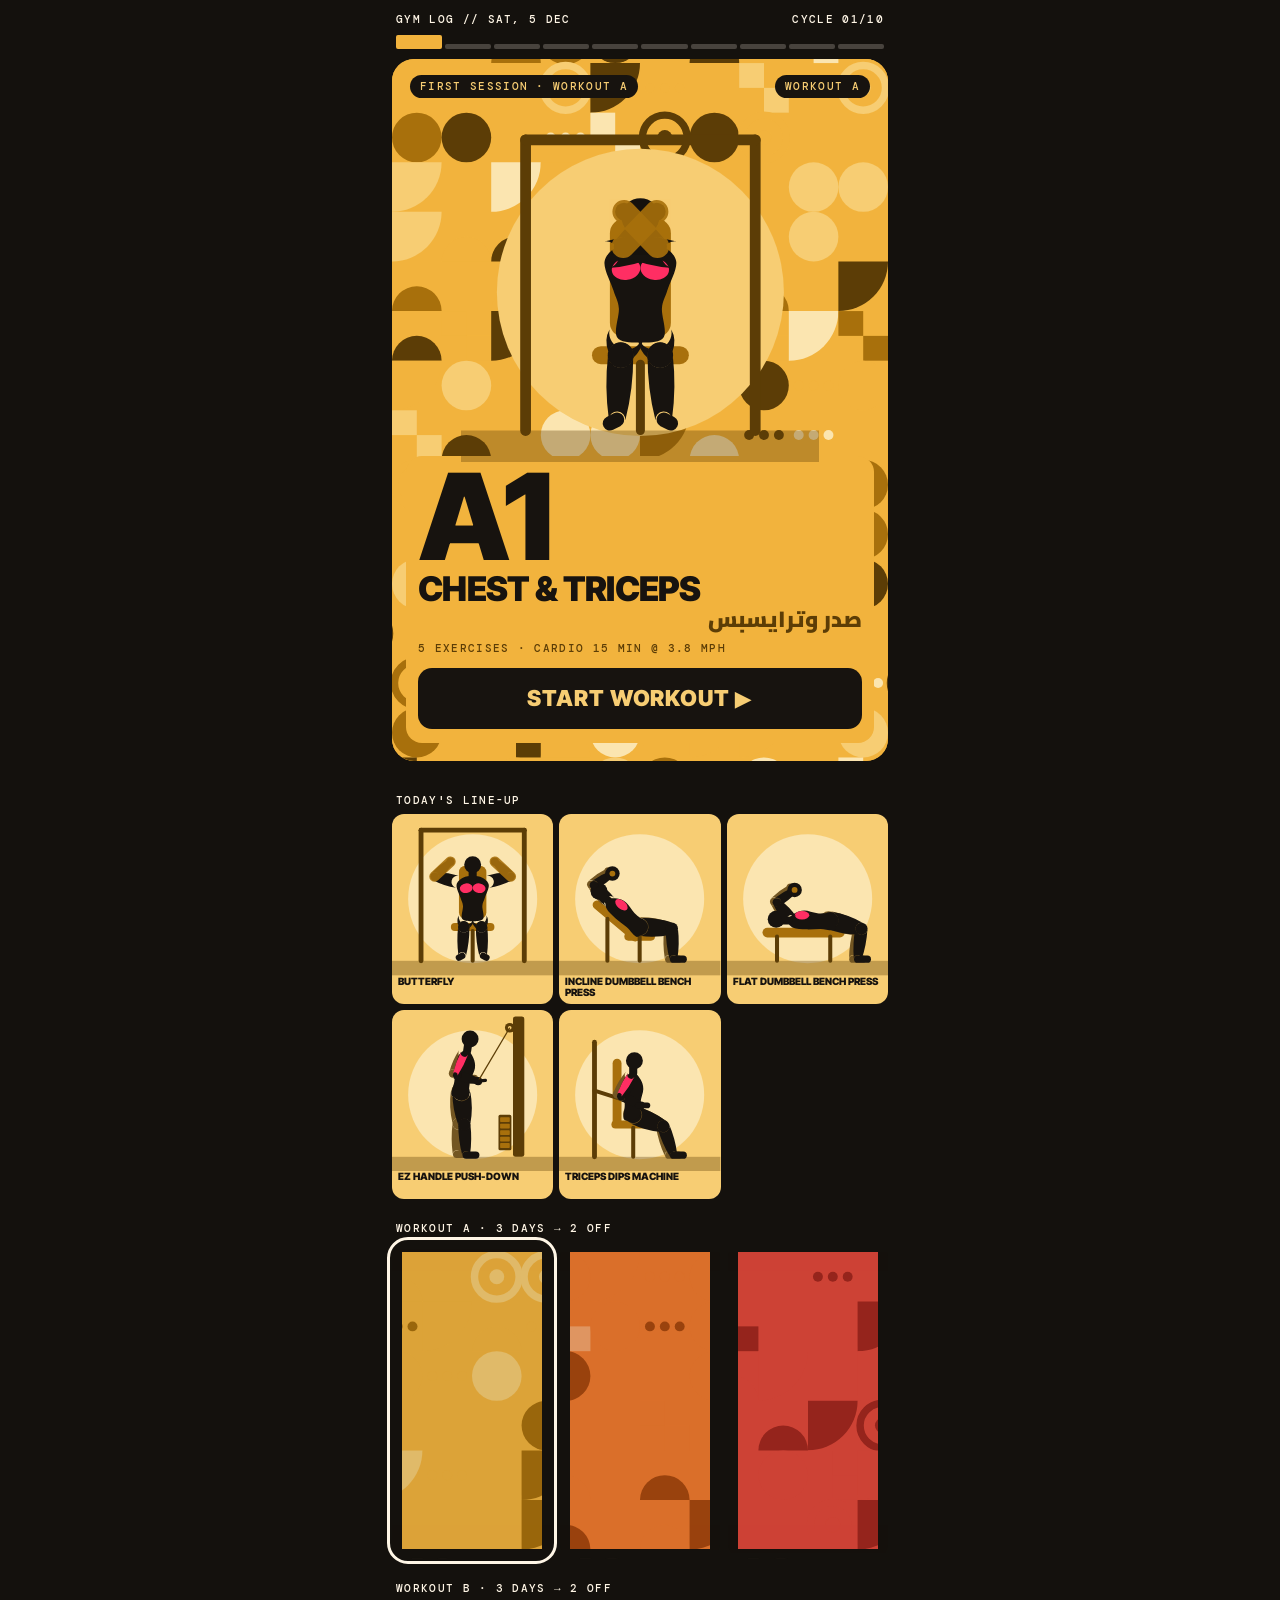
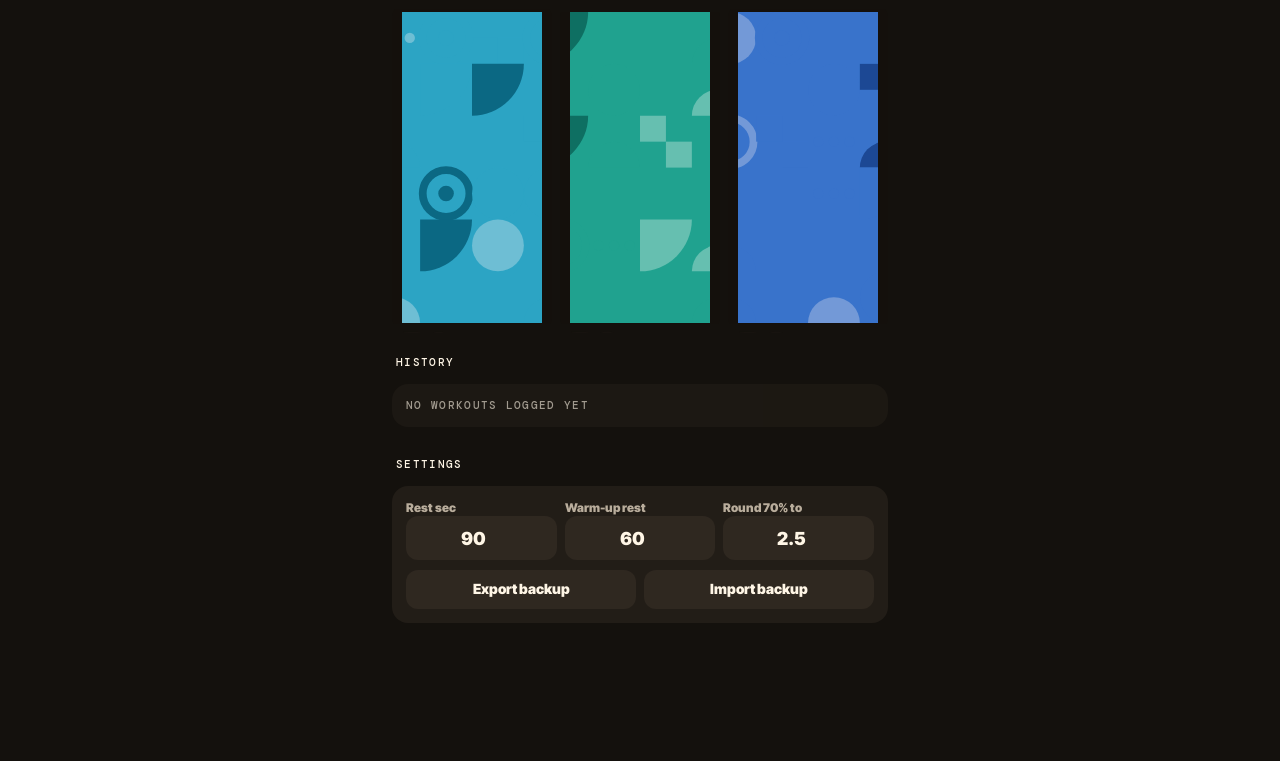
==== commit f97f2d5b: "Rest timer at top + close keyboard on tick" ====
--- a/index.html
+++ b/index.html
@@ -74,7 +74,7 @@
 .nav{display:flex;gap:8px;margin:10px 12px}
 .nav button{flex:1;border-radius:14px;padding:15px;font-weight:900;font-size:17px;text-transform:uppercase;background:#2a241d}
 .nav .go{background:var(--t2);color:var(--ink);flex:2}
-#timer{position:fixed;left:0;right:0;bottom:0;z-index:20;background:var(--ink);border-top:4px solid var(--t2);padding:10px 14px calc(12px + env(safe-area-inset-bottom))}
+#timer{position:fixed;left:0;right:0;top:0;z-index:20;background:var(--ink);border-bottom:4px solid var(--t2);padding:calc(10px + env(safe-area-inset-top)) 14px 12px;box-shadow:0 8px 30px #000a}
 #timer .in{max-width:520px;margin:0 auto;display:flex;align-items:center;gap:8px}
 #timer .tl{flex:1}#timer .tv{font-size:46px;font-weight:900;line-height:1;font-variant-numeric:tabular-nums;color:var(--t2)}
 #timer button{background:#2a241d;border-radius:12px;padding:12px 12px;font-weight:900}
@@ -292,7 +292,7 @@
   else if(A==='finish')finish();
   else if(A==='next')go(a.cur+1);else if(A==='prev')go(a.cur-1);else if(A==='go')go(+b.dataset.i);
   else if(A==='cardio'){a.cardio=!a.cardio;save();workout()}
-  else if(A==='cardioT')startTimer(15*60,'Cardio · 3.8 mph');
+  else if(A==='cardioT')document.activeElement?.blur(),startTimer(15*60,'Cardio · 3.8 mph');
   else if(A==='del'){if(confirm('Delete this workout from history?')){S.history=S.history.filter(h=>String(h.id)!==b.dataset.id);save();home()}}
   else if(A==='export'){const u=URL.createObjectURL(new Blob([JSON.stringify(S,null,1)],{type:'application/json'}));const l=document.createElement('a');l.href=u;l.download='gymlog-'+today()+'.json';l.click()}
   else if(A==='import'){const f=document.createElement('input');f.type='file';f.accept='.json,application/json';f.onchange=()=>f.files[0].text().then(t=>{const d=JSON.parse(t);if(d.history&&confirm('Replace current data with this backup?')){S=d;save();home()}});f.click()}
@@ -302,7 +302,7 @@
     row.classList.toggle('done',s.done);b.textContent=s.done?'✓':'';const all=e.sets.every(s=>s.done);card.classList.toggle('complete',all);
     card.querySelector('.st').textContent=card.querySelector('.st').textContent.replace(/\d+\/\d+/,e.sets.filter(s=>s.done).length+'/'+e.sets.length);
     const ti=document.querySelectorAll('.ticks i')[a.cur];ti&&ti.classList.toggle('done',all);save();
-    if(s.done){navigator.vibrate?.(30);startTimer(s.t==='warm'?+S.settings.warm:+S.settings.rest,all?'Rest · then next exercise':'Rest')}}
+    if(s.done){document.activeElement?.blur();navigator.vibrate?.(30);startTimer(s.t==='warm'?+S.settings.warm:+S.settings.rest,all?'Rest · then next exercise':'Rest')}}
 });
 app.addEventListener('input',ev=>{
   const t=ev.target;
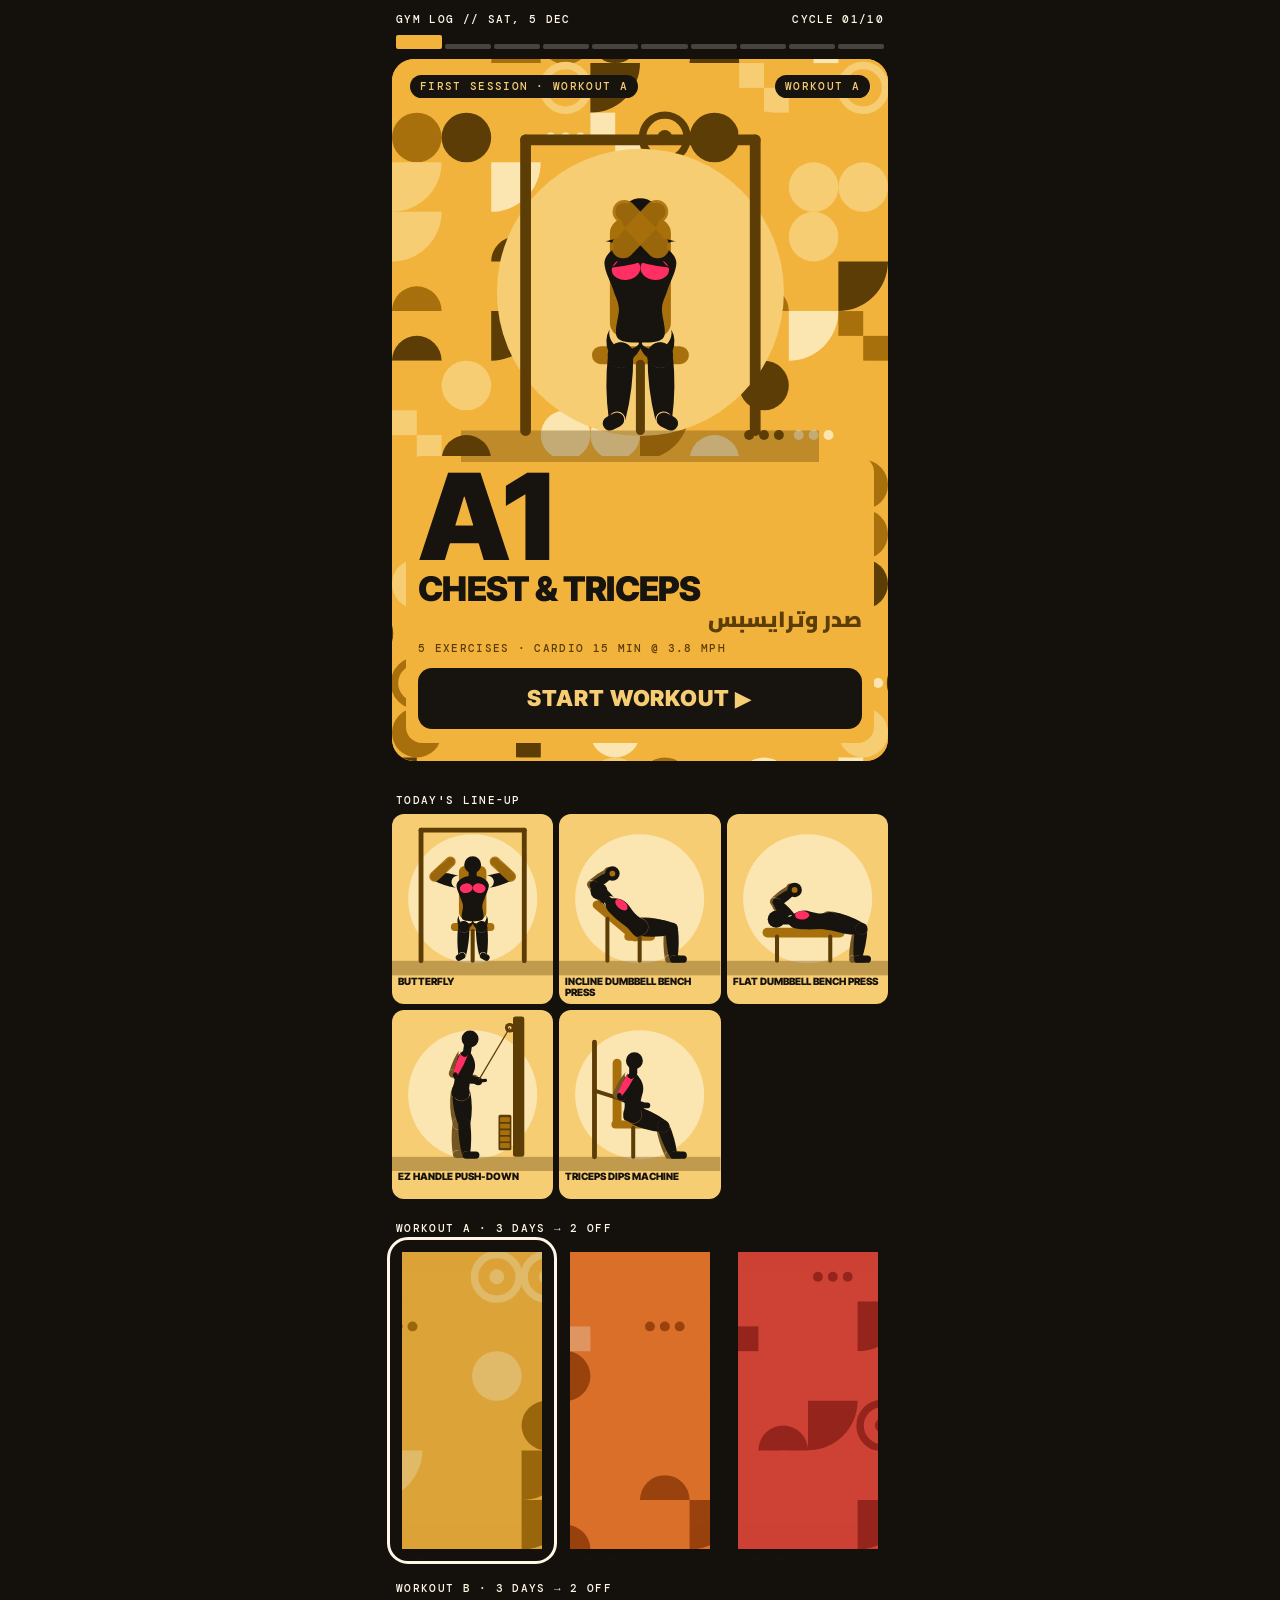
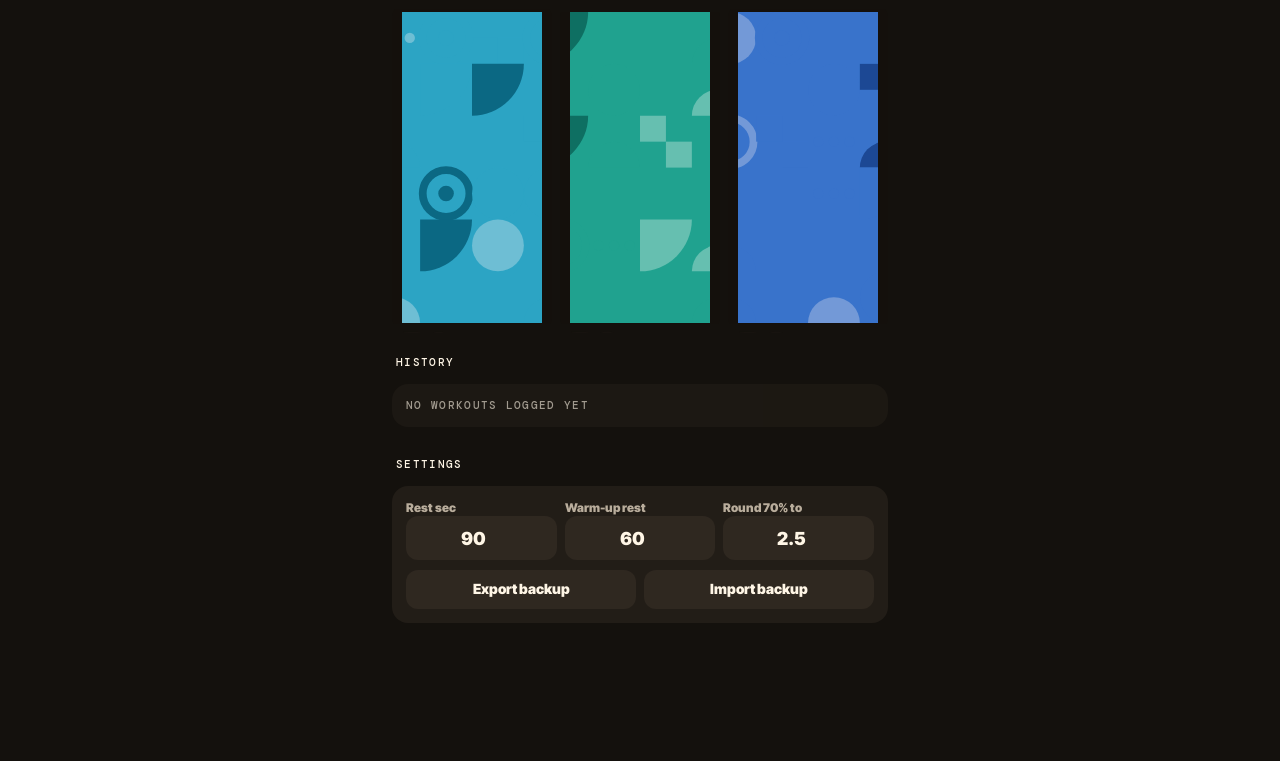
==== commit a17e318e: "Full-screen rest timer overlay, no-cache SW fetch, on-screen errors" ====
--- a/index.html
+++ b/index.html
@@ -74,7 +74,7 @@
 .nav{display:flex;gap:8px;margin:10px 12px}
 .nav button{flex:1;border-radius:14px;padding:15px;font-weight:900;font-size:17px;text-transform:uppercase;background:#2a241d}
 .nav .go{background:var(--t2);color:var(--ink);flex:2}
-#timer{position:fixed;left:0;right:0;top:0;z-index:20;background:var(--ink);border-bottom:4px solid var(--t2);padding:calc(10px + env(safe-area-inset-top)) 14px 12px;box-shadow:0 8px 30px #000a}
+#timer{position:fixed;inset:0;z-index:50;background:color-mix(in srgb,var(--ink) 94%,transparent);display:none;flex-direction:column;justify-content:center;padding:24px}#timer.on{display:flex}#timer .in{flex-direction:column;align-items:stretch!important}#timer .tl{text-align:center}#timer .tv{font-size:120px!important;margin:10px 0 20px}#timer .in>button{padding:18px!important;font-size:20px}#timer .bar{width:100%}
 #timer .in{max-width:520px;margin:0 auto;display:flex;align-items:center;gap:8px}
 #timer .tl{flex:1}#timer .tv{font-size:46px;font-weight:900;line-height:1;font-variant-numeric:tabular-nums;color:var(--t2)}
 #timer button{background:#2a241d;border-radius:12px;padding:12px 12px;font-weight:900}
@@ -90,8 +90,9 @@
 </head>
 <body>
 <div id="app"></div>
-<div id="timer" hidden><div class="in"><div class="tl"><div class="mono" id="tlab">Rest</div><div class="tv" id="tval">0:00</div></div>
-<button data-t="-15">−15</button><button data-t="15">+15</button><button class="sk" data-t="x">SKIP</button></div><div class="bar"><i id="tbar"></i></div></div>
+<div id="timer"><div class="in"><div class="tl"><div class="mono" id="tlab">Rest</div><div class="tv" id="tval">0:00</div></div>
+<button data-t="-15">−15</button><button data-t="15">+15</button><button class="sk" data-t="x">SKIP REST</button></div><div class="bar"><i id="tbar"></i></div></div>
+<script>window.onerror=(m,u,l)=>{const d=document.createElement('div');d.style.cssText='position:fixed;left:0;right:0;bottom:0;z-index:99;background:#c00;color:#fff;padding:10px;font:12px monospace';d.textContent='Error: '+m+' (line '+l+')';document.body.append(d)}</script>
 <script src="picto.js"></script>
 <script>
 // ---------- Program ----------
@@ -326,8 +327,8 @@
 let T={end:0,tot:0,iv:0},actx;
 function unlockAudio(){try{actx??=new (window.AudioContext||window.webkitAudioContext)();actx.resume()}catch(e){}}
 function beep(){try{[0,.25,.5].forEach(d=>{const o=actx.createOscillator(),g=actx.createGain();o.frequency.value=880;o.connect(g);g.connect(actx.destination);g.gain.setValueAtTime(.4,actx.currentTime+d);g.gain.exponentialRampToValueAtTime(.001,actx.currentTime+d+.2);o.start(actx.currentTime+d);o.stop(actx.currentTime+d+.22)})}catch(e){}}
-function startTimer(sec,lab){T.end=Date.now()+sec*1e3;T.tot=sec;$('#tlab').textContent=lab;$('#timer').hidden=false;$('#timer').classList.remove('ring');clearInterval(T.iv);T.iv=setInterval(tick,250);tick()}
-function stopTimer(){clearInterval(T.iv);$('#timer').hidden=true}
+function startTimer(sec,lab){T.end=Date.now()+sec*1e3;T.tot=sec;$('#tlab').textContent=lab;$('#timer').classList.add('on');$('#timer').classList.remove('ring');clearInterval(T.iv);T.iv=setInterval(tick,250);tick()}
+function stopTimer(){clearInterval(T.iv);$('#timer').classList.remove('on')}
 function tick(){
   const left=Math.max(0,Math.ceil((T.end-Date.now())/1e3));
   $('#tval').textContent=Math.floor(left/60)+':'+String(left%60).padStart(2,'0');$('#tbar').style.width=(100*left/T.tot)+'%';
@@ -339,7 +340,7 @@
 let lock=null;
 async function wake(){try{lock=await navigator.wakeLock?.request('screen')}catch(e){}}
 function releaseWake(){lock?.release();lock=null}
-document.addEventListener('visibilitychange',()=>{if(document.visibilityState==='visible'){if(S.active)wake();if(T.end&&!$('#timer').hidden)tick()}});
+document.addEventListener('visibilitychange',()=>{if(document.visibilityState==='visible'){if(S.active)wake();if(T.end&&$('#timer').classList.contains('on'))tick()}});
 
 if('serviceWorker' in navigator)navigator.serviceWorker.register('sw.js');
 S.active?workout():home();
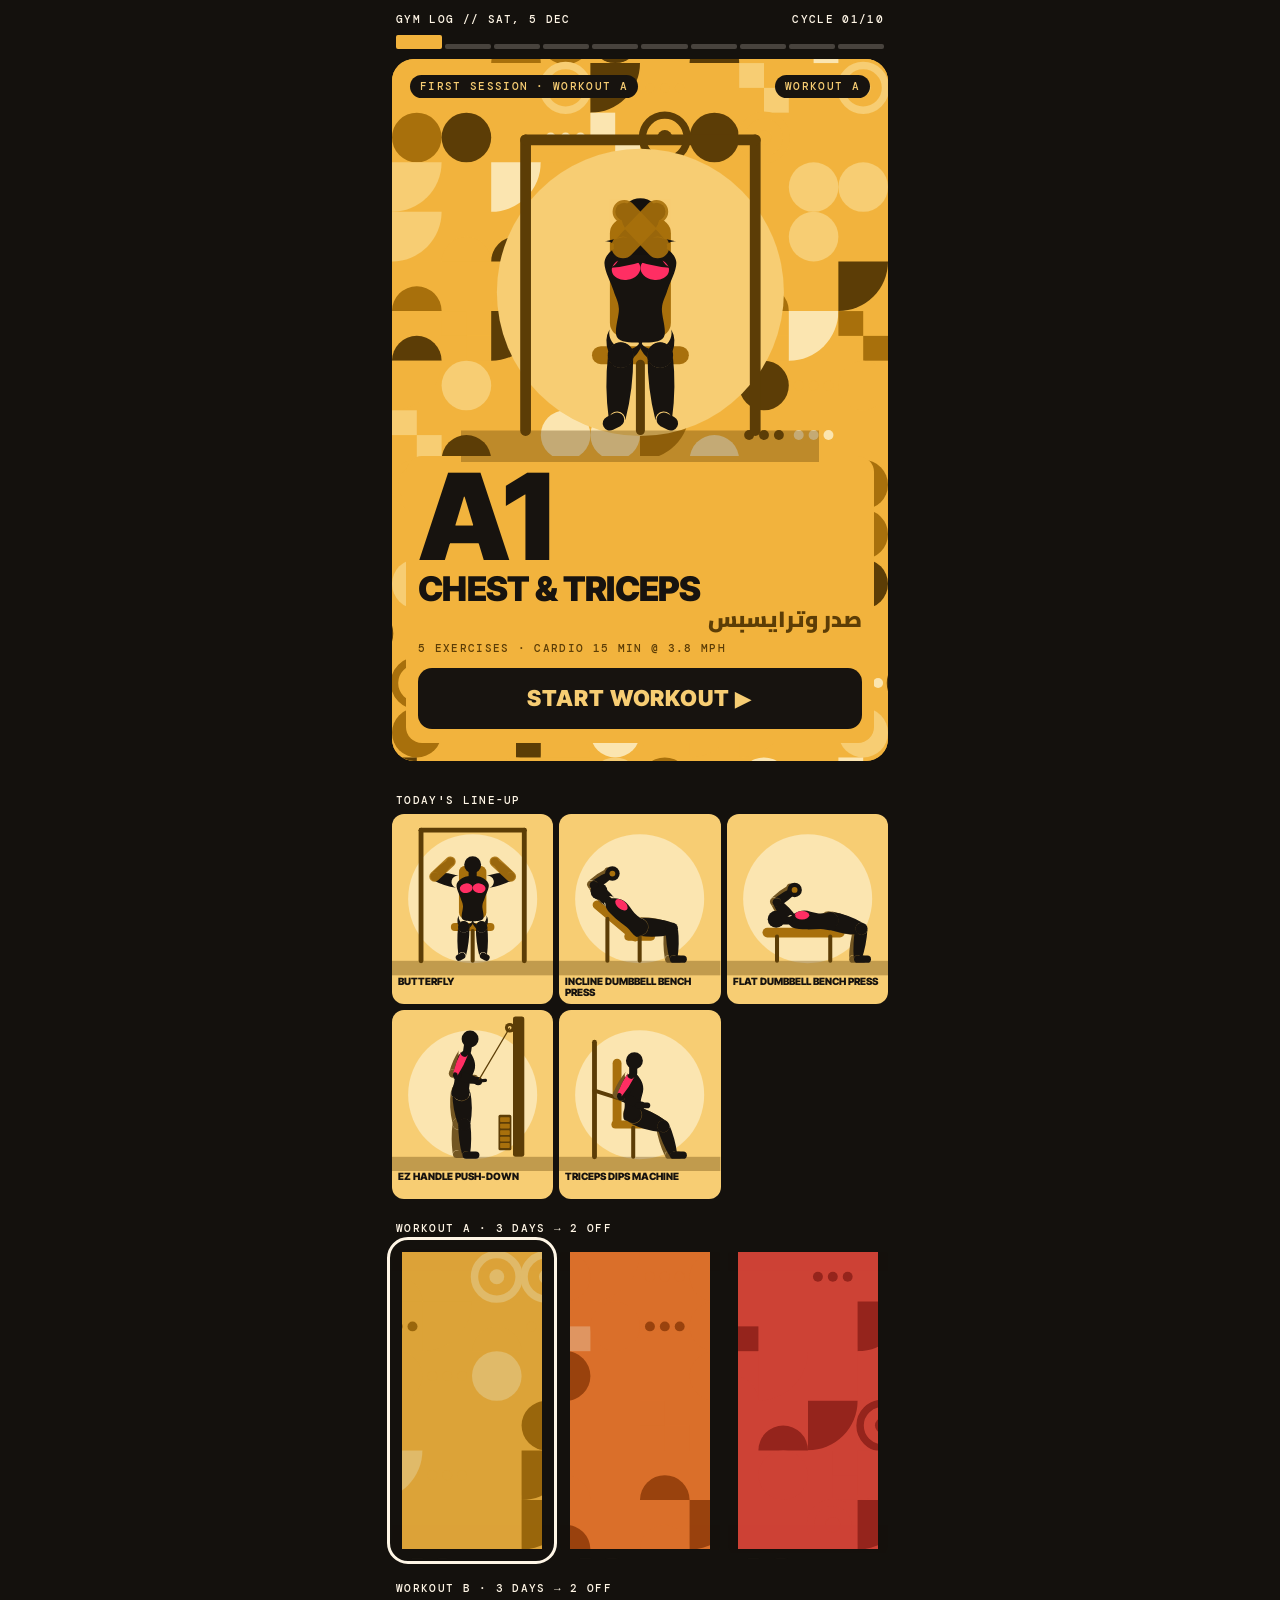
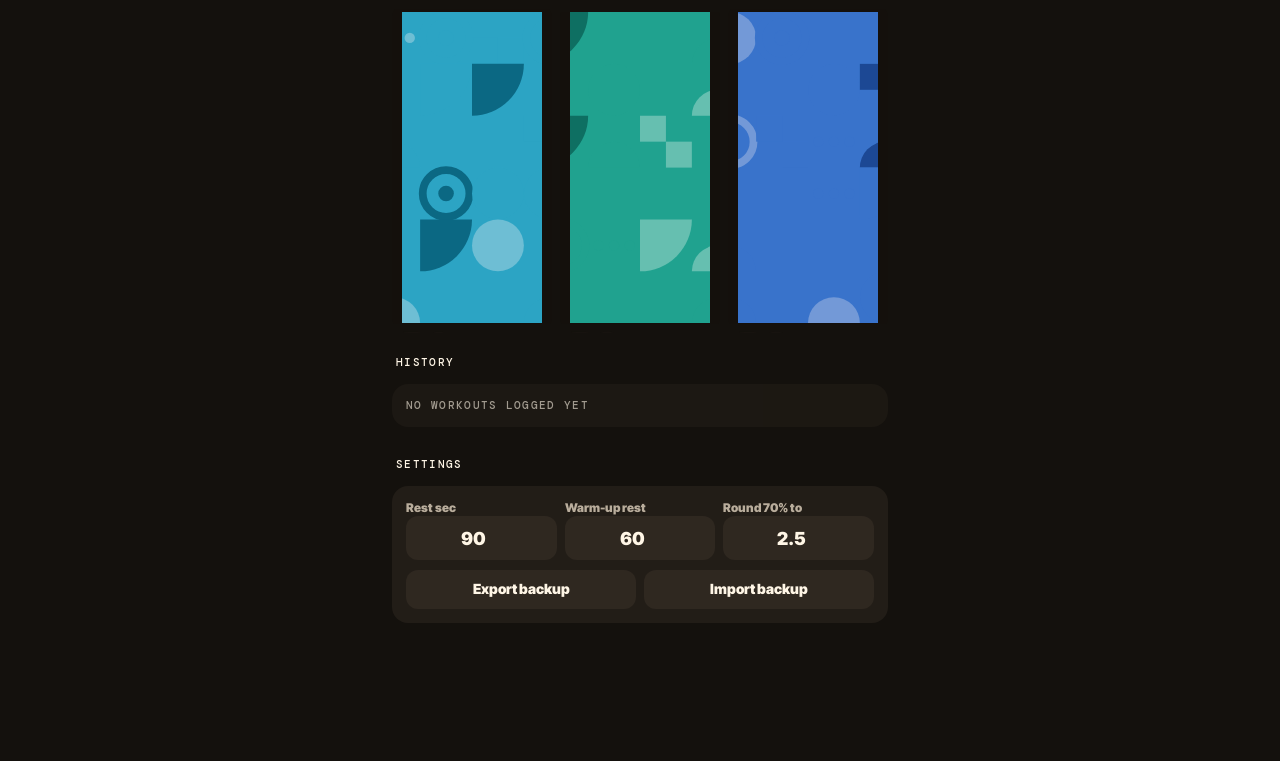
==== commit e8f06c0b: "One set at a time" ====
--- a/index.html
+++ b/index.html
@@ -71,6 +71,12 @@
 .chk{height:50px;border-radius:12px;background:var(--t3);font-size:24px;font-weight:900;color:var(--t0)}
 .set.done .chk{background:var(--ink);color:#7dffa6}.set.done input{background:color-mix(in srgb,var(--t4) 55%,var(--t2))}
 .ex.complete .chip.st{background:#1d7a3e;color:#fff}
+.dots{display:flex;gap:5px;margin:14px 0 8px}.dot{flex:1;border-radius:10px;padding:8px 0;font-weight:900;font-size:12px;background:var(--t3);color:var(--t0)}
+.dot.done{background:var(--ink);color:#7dffa6}.dot.cur{outline:3px solid var(--ink);outline-offset:1px}
+.one{background:var(--t3);border-radius:18px;padding:14px}.one.done{background:color-mix(in srgb,#7dffa6 35%,var(--t3))}
+.onehd{display:flex;align-items:center;gap:10px}.onehd b{flex:1;font-weight:900;font-size:22px}.onehd .tag{padding:9px 10px}
+.lab{font-weight:900;font-size:12px;text-transform:uppercase;margin-top:12px;color:var(--t0)}
+.one .ww{margin:4px 0}.one .ww input{flex:1;width:auto;min-width:0;height:64px;font-size:34px}.one .step{width:64px;height:64px;font-size:34px}
 .nav{display:flex;gap:8px;margin:10px 12px}
 .nav button{flex:1;border-radius:14px;padding:15px;font-weight:900;font-size:17px;text-transform:uppercase;background:#2a241d}
 .nav .go{background:var(--t2);color:var(--ink);flex:2}
@@ -260,9 +266,21 @@
   <div style="position:relative">${pattern(id,10,10,i*7+3,true)}${stage(x.k,id)}</div><div class="body"><div class="title" id="xt">${esc(x.n)}</div><div class="ar">${AR[x.n]||''}</div>
   <div class="last">${esc(last)}</div>${hint?`<div class="hint">${hint}</div>`:''}
   ${fail?'<div class="last">3 sets to failure</div>':`<div class="ww"><span class="lbl">100%<br>weight</span><button class="step" data-a="ws" data-d="-1">−</button><input type="number" inputmode="decimal" data-f="work" value="${e.work}" placeholder="kg"><button class="step" data-a="ws" data-d="1">+</button></div><div class="mono" style="color:var(--t0)">70% set = <b data-p>${pct(e.work)||'–'}</b> kg · all work sets 8–12 reps</div>`}
-  ${e.sets.map((s,j)=>`<div class="set ${s.done?'done':''}" data-i="${j}"><span class="tag ${s.t}">${LBL[s.t]}</span>
-   <input type="number" inputmode="decimal" data-f="w" value="${s.w}" placeholder="${fail?'BW':'kg'}"><span class="x">×</span>
-   <input type="number" inputmode="numeric" data-f="r" value="${s.r}" placeholder="${TGT[s.t]}"><button class="chk" data-a="set">${s.done?'✓':''}</button></div>`).join('')}</div></div>`;
+  ${setBlock(e,fail)}</div></div>`;
+}
+function curSet(e){if(e.cur!=null&&e.sets[e.cur])return e.cur;const j=e.sets.findIndex(s=>!s.done);return j<0?e.sets.length-1:j}
+function setBlock(e,fail){
+  const j=curSet(e),s=e.sets[j],all=e.sets.every(s=>s.done);
+  return`<div class="dots">${e.sets.map((q,i)=>`<button data-a="pick" data-i="${i}" class="dot ${q.t} ${q.done?'done':''} ${i===j?'cur':''}">${q.done?'✓':LBL[q.t]}</button>`).join('')}</div>
+  <div class="one ${s.done?'done':''}" data-i="${j}">
+   <div class="onehd"><span class="tag ${s.t}">${LBL[s.t]}</span><b>Set ${j+1} of ${e.sets.length}</b><span class="mono">target ${TGT[s.t]} reps</span></div>
+   <div class="lab">Weight (kg)</div>
+   <div class="ww"><button class="step" data-a="sw" data-d="-1">−</button><input type="number" inputmode="decimal" data-f="w" value="${s.w}" placeholder="${fail?'BW':'kg'}"><button class="step" data-a="sw" data-d="1">+</button></div>
+   <div class="lab">Reps</div>
+   <div class="ww"><button class="step" data-a="sr" data-d="-1">−</button><input type="number" inputmode="numeric" data-f="r" value="${s.r}" placeholder="${TGT[s.t]}"><button class="step" data-a="sr" data-d="1">+</button></div>
+   <button class="cta" data-a="set">${s.done?'Undo set ✓':'Done — start rest'}</button>
+   ${all?'<button class="cta alt" data-a="next">Exercise complete · Next ›</button>':''}
+  </div>`;
 }
 function finish(){
   const a=S.active,n=Object.values(a.ex).flatMap(e=>e.sets).filter(s=>s.done);
@@ -298,26 +316,28 @@
   else if(A==='export'){const u=URL.createObjectURL(new Blob([JSON.stringify(S,null,1)],{type:'application/json'}));const l=document.createElement('a');l.href=u;l.download='gymlog-'+today()+'.json';l.click()}
   else if(A==='import'){const f=document.createElement('input');f.type='file';f.accept='.json,application/json';f.onchange=()=>f.files[0].text().then(t=>{const d=JSON.parse(t);if(d.history&&confirm('Replace current data with this backup?')){S=d;save();home()}});f.click()}
   else if(A==='ws'){const e=a.ex[card.dataset.k],st=+S.settings.round||2.5;e.work=Math.max(0,(num(e.work)||0)+st*+b.dataset.d);applyWork(card,e);save()}
-  else if(A==='set'){const row=b.closest('.set'),e=a.ex[card.dataset.k],s=e.sets[+row.dataset.i];
-    s.done=!s.done;if(s.done&&s.r===''&&s.t==='warm'){s.r=15;row.querySelector('[data-f=r]').value=15}
-    row.classList.toggle('done',s.done);b.textContent=s.done?'✓':'';const all=e.sets.every(s=>s.done);card.classList.toggle('complete',all);
-    card.querySelector('.st').textContent=card.querySelector('.st').textContent.replace(/\d+\/\d+/,e.sets.filter(s=>s.done).length+'/'+e.sets.length);
-    const ti=document.querySelectorAll('.ticks i')[a.cur];ti&&ti.classList.toggle('done',all);save();
-    if(s.done){document.activeElement?.blur();navigator.vibrate?.(30);startTimer(s.t==='warm'?+S.settings.warm:+S.settings.rest,all?'Rest · then next exercise':'Rest')}}
+  else if(A==='pick'){const e=a.ex[card.dataset.k];e.cur=+b.dataset.i;save();workout()}
+  else if(A==='sw'||A==='sr'){const e=a.ex[card.dataset.k],s=e.sets[curSet(e)],f=A==='sw'?'w':'r',st=A==='sw'?(+S.settings.round||2.5):1;
+    let v=num(s[f]);if(v===''&&f==='r')v=s.t==='warm'?15:(+b.dataset.d>0?7:13);else if(v==='')v=0;s[f]=Math.max(0,v+st*+b.dataset.d);card.querySelector(`.one [data-f=${f}]`).value=s[f];save()}
+  else if(A==='set'){const e=a.ex[card.dataset.k],j=curSet(e),s=e.sets[j];
+    s.done=!s.done;if(s.done&&s.r==='')s.r=s.t==='warm'?15:s.r;
+    if(s.done){const nx=e.sets.findIndex(q=>!q.done);e.cur=nx<0?j:nx}else e.cur=j;save();
+    if(s.done){document.activeElement?.blur();navigator.vibrate?.(30);const all=e.sets.every(q=>q.done);startTimer(s.t==='warm'?+S.settings.warm:+S.settings.rest,all?'Exercise done · rest, then next':'Rest · next: set '+(e.cur+1))}
+    workout()}
 });
 app.addEventListener('input',ev=>{
   const t=ev.target;
   if(t.dataset.s){S.settings[t.dataset.s]=+t.value||S.settings[t.dataset.s];save();return}
   const card=t.closest('.ex');if(!card||!S.active||!card.dataset.k)return;const e=S.active.ex[card.dataset.k];
   if(t.dataset.f==='work'){e.work=num(t.value);applyWork(card,e,true)}
-  else{const s=e.sets[+t.closest('.set').dataset.i];s[t.dataset.f]=num(t.value)}
+  else{const s=e.sets[+t.closest('.one').dataset.i];s[t.dataset.f]=num(t.value)}
   save();
 });
 app.addEventListener('focusin',e=>{if(e.target.tagName==='INPUT')e.target.select()});
 function applyWork(card,e,typing){
   if(!typing)card.querySelector('[data-f=work]').value=e.work;
   card.querySelector('[data-p]').textContent=pct(e.work)||'–';
-  e.sets.forEach((s,i)=>{if(s.done)return;if(s.t==='heavy')s.w=e.work;else if(s.t==='light')s.w=pct(e.work);else return;card.querySelectorAll('.set')[i].querySelector('[data-f=w]').value=s.w});
+  e.sets.forEach((s,i)=>{if(s.done)return;if(s.t==='heavy')s.w=e.work;else if(s.t==='light')s.w=pct(e.work);else return;const o=card.querySelector('.one');if(o&&+o.dataset.i===i)o.querySelector('[data-f=w]').value=s.w});
 }
 // swipe between exercises
 let sx=null,sy=0;app.addEventListener('touchstart',e=>{if(!S.active||e.target.closest('input,button'))return sx=null;sx=e.touches[0].clientX;sy=e.touches[0].clientY},{passive:true});
